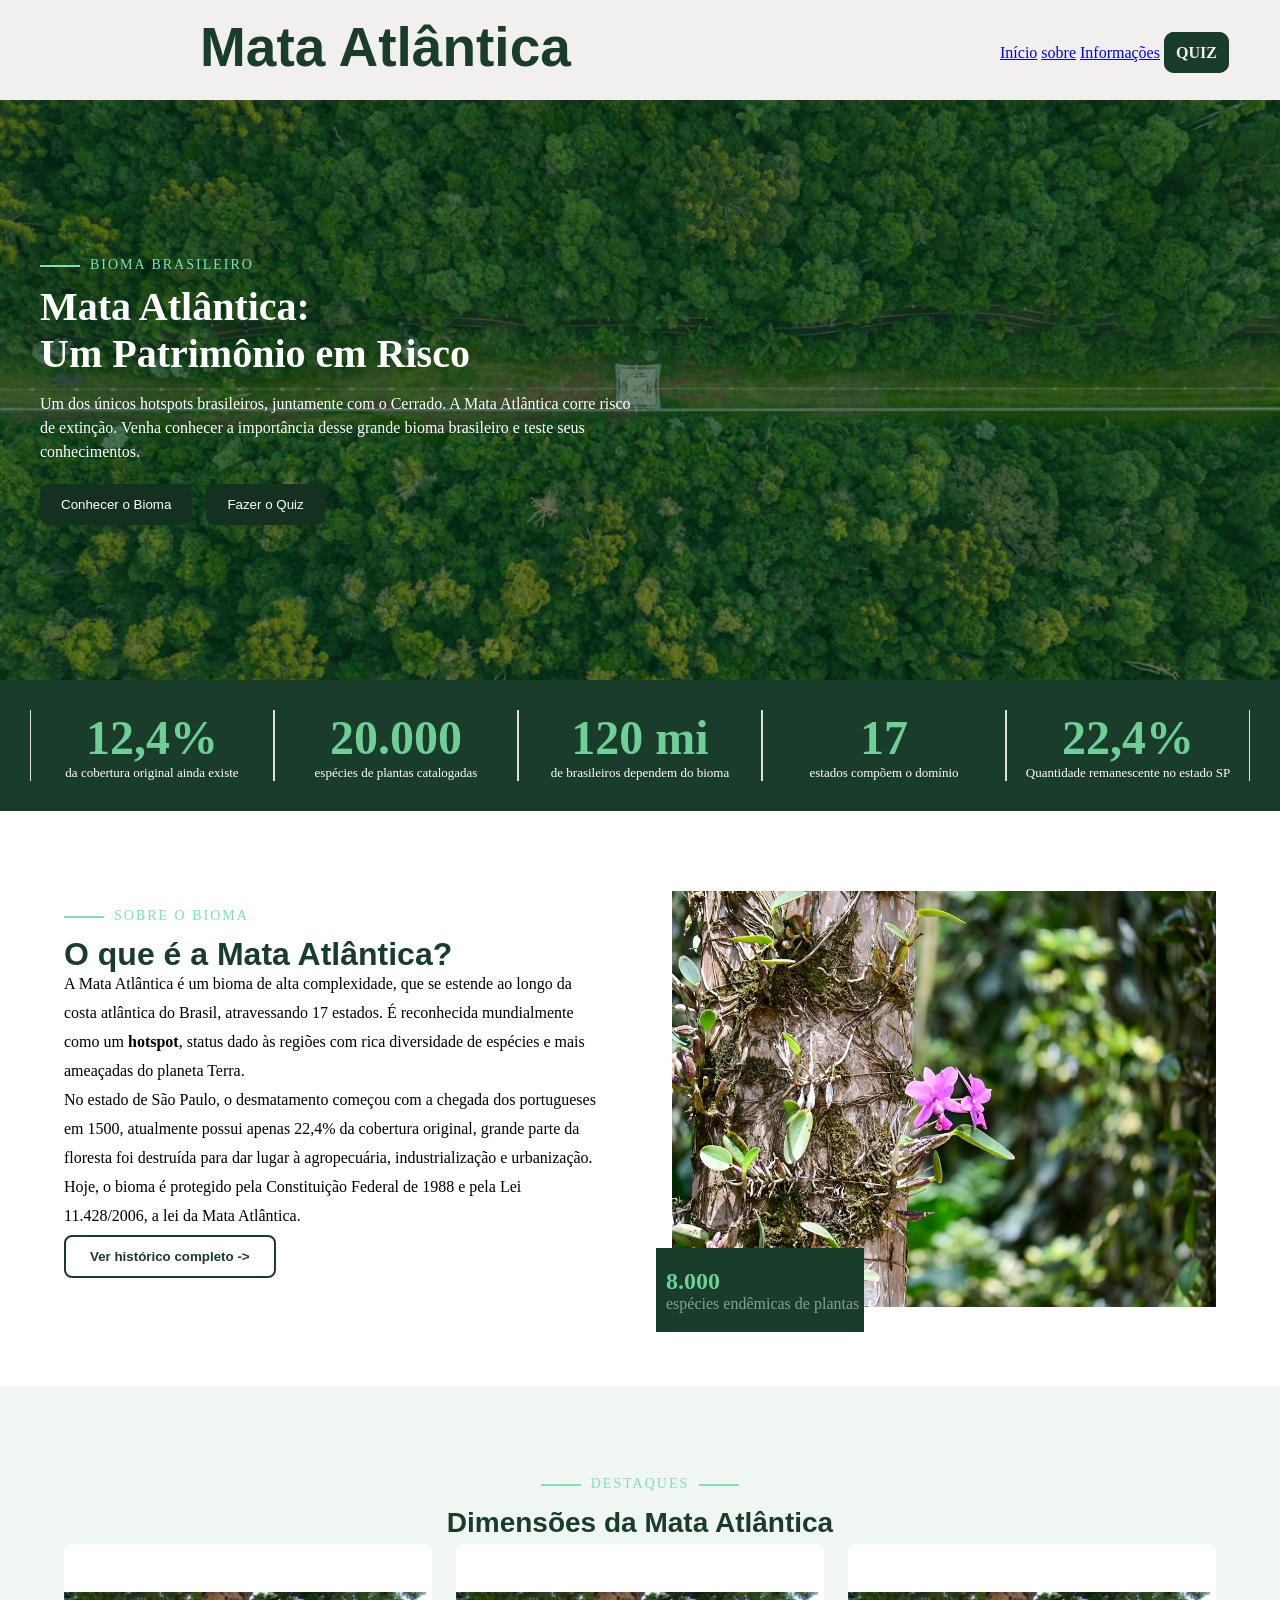
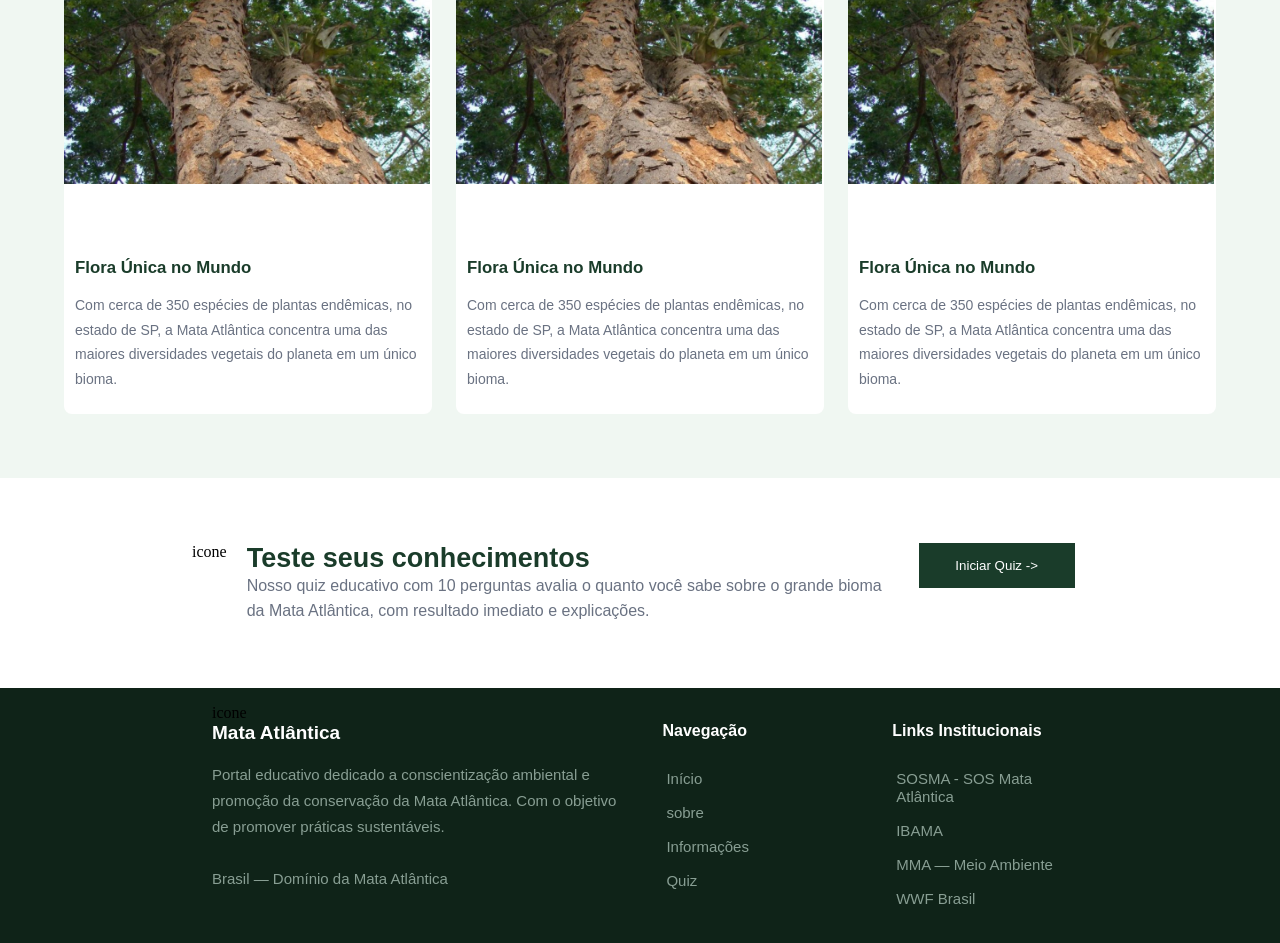
==== home.html @ b8a47ed6 "Merge branch 'main' of https://github.com/gnasxd/Mata-atlantica-site" ====
<!DOCTYPE html>
<html lang="pt-br">

<head>
    <meta charset="UTF-8">
    <meta name="viewport" content="width=device-width, initial-scale=1.0">
    <title>Mata Atlântica</title>
    <link rel="stylesheet" href="./css/style.css">
</head>

<body>
    <header>
        <h1 class="titulo">Mata Atlântica</h1>
        <Div class="botões">
            <ul>
                <a href="home.html">Início</a>
                <a href="sobre.html">sobre</a>
                <a href="home.html">Informações</a>
                <a class="quiz" href="quiz.html">QUIZ</a>
            </ul>
        </Div>
    </header>
    <main>
        <section class="hero">
            <div class="overlay"></div>
            <div class="hero-content">
                <div class="tag">BIOMA BRASILEIRO</div>
                <h2>Mata Atlântica: <br>Um Patrimônio em Risco</h2>
                <p>
                    Um dos únicos hotspots brasileiros, juntamente com o Cerrado. A Mata Atlântica corre risco de
                    extinção.
                    Venha conhecer a importância desse grande bioma brasileiro e teste seus conhecimentos.
                </p>
                <div class="buttons">
                    <button class="btn btn-green">Conhecer o Bioma</button>
                    <button class="btn btn-outline">Fazer o Quiz</button>
                </div>
            </div>
        </section>
        <section class="rodape">
            <div class="informacoesderodape">
                <h3>12,4%</h3>
                <p class="teste">da cobertura original ainda existe</p>
            </div>
            <div class="informacoesderodape">
                <h3>20.000</h3>
                <p class="teste">espécies de plantas catalogadas</p>
            </div>
            <div class="informacoesderodape">
                <h3>120 mi</h3>
                <p class="teste">de brasileiros dependem do bioma</p>
            </div>
            <div class="informacoesderodape">
                <h3>17</h3>
                <p class="teste">estados compõem o domínio</p>
            </div>
            <div class="informacoesderodape">
                <h3>22,4%</h3>
                <p class="teste">Quantidade remanescente no estado SP</p>
            </div>
        </section>
        <section class="sobre">
            <div class="container-sobre">
                <div class="teste2">
                    <div class="tag2">SOBRE O BIOMA</div>
                    <h2>O que é a Mata Atlântica?</h2>
                    <p>
                        A Mata Atlântica é um bioma de alta complexidade, que se estende ao longo da costa atlântica do
                        Brasil,
                        atravessando 17 estados. É reconhecida mundialmente como um <b>hotspot</b>, status dado às
                        regiões
                        com rica
                        diversidade de espécies e mais ameaçadas do planeta Terra. <br>
                        No estado de São Paulo, o desmatamento começou com a chegada dos portugueses em 1500, atualmente
                        possui
                        apenas 22,4% da cobertura original, grande parte da floresta foi destruída para dar lugar à
                        agropecuária, industrialização e urbanização. Hoje, o bioma é protegido pela Constituição
                        Federal de
                        1988 e pela Lei 11.428/2006, a lei da Mata Atlântica.
                    </p>
                    <button class="btn btn-historico">Ver histórico completo -></button>
                </div>
                <div class="arvore">
                    <img src="img/Arvore.png" alt="">
                    <div class="div-img">
                        <h1>8.000</h1>
                        <p>espécies endêmicas de plantas</p>
                    </div>
                </div>
            </div>
        </section>
        <section class="dimensoes">
            <div class="teste3">
                <div class="destaques">DESTAQUES</div>

                <h2>Dimensões da Mata Atlântica</h2>

                <div class="carrossel">
                    <div class="card">
                        <div class="card-img">
                            <img src="img/arvore2.jpg" alt="">
                        </div>
                        <div class="conteudocard">
                            <h3>Flora Única no Mundo</h3>
                            <p>Com cerca de 350 espécies de plantas endêmicas, no estado de SP, a Mata Atlântica
                                concentra
                                uma
                                das maiores diversidades vegetais do planeta em um único bioma.</p>
                        </div>
                    </div>
                    <div class="card">
                        <div class="card-img">
                            <img src="img/arvore2.jpg" alt="">
                        </div>
                        <div class="conteudocard">
                            <h3>Flora Única no Mundo</h3>
                            <p>Com cerca de 350 espécies de plantas endêmicas, no estado de SP, a Mata Atlântica
                                concentra
                                uma
                                das maiores diversidades vegetais do planeta em um único bioma.</p>
                        </div>
                    </div>
                    <div class="card">
                        <div class="card-img">
                            <img src="img/arvore2.jpg" alt="">
                        </div>
                        <div class="conteudocard">
                            <h3>Flora Única no Mundo</h3>
                            <p>Com cerca de 350 espécies de plantas endêmicas, no estado de SP, a Mata Atlântica
                                concentra
                                uma
                                das maiores diversidades vegetais do planeta em um único bioma.</p>
                        </div>
                    </div>
                </div>
            </div>
        </section>
        <section class="margem">
            <div class="conhecimento">
                <div>
                    <p>icone</p>
                </div>
                <div class="testecon">
                    <h2>Teste seus conhecimentos</h2>
                    <p>Nosso quiz educativo com 10 perguntas avalia o quanto você sabe sobre o grande bioma da Mata
                        Atlântica, com resultado imediato e explicações.</p>
                </div>
                <div class="btnquiz">
                    <button class="btn-btn-quiz">Iniciar Quiz -></button>
                </div>
            </div>
        </section>
    </main>
    <footer>
        <div class="container-footer">

            <div class="icone-footer">
                <div class="icone">
                    <span>icone</span>
                    <h2>Mata Atlântica </h2><br>
                    <p>Portal educativo dedicado a conscientização ambiental e promoção da conservação da Mata
                        Atlântica. Com o objetivo de promover práticas sustentáveis.</p>
                    <div class="icone-mata-atlantica">
                        <p> <br> Brasil — Domínio da Mata Atlântica</p>
                    </div>
                </div>
            </div>

            <div class="navegacao-footer">
                <br>
                <h2>Navegação</h2><br>

                <li><a href="home.html">Início</a></li>
                <li><a href="home.html">sobre</a></li>
                <li><a href="home.html">Informações</a></li>
                <li><a class=href="quiz.html">Quiz</a></li>

            </div>

            <div class="links">
                <br>
                <h2>Links Institucionais</h2> <br>
                <li><a href="https://www.sosma.org.br/">SOSMA - SOS Mata Atlântica</a></li>
                <li><a href="https://www.ibama.gov.br/">IBAMA</a></li>
                <li><a
                        href="https://www.nature.org/pt-br/where-we-work/americas/brazil/areas-we-protect/mata-atlantica/">MMA
                        — Meio Ambiente</a></li>
                <li><a href="https://www.wwf.org.br/natureza_brasileira/areas_prioritarias/mata_atlantica/">WWF
                        Brasil</a></li>
            </div>
        </div>
    </footer>
</body>

</html>
---- css/style.css ----
* {
    margin: 0;
}

header {
    overflow: hidden;
    background-color: #F2F0EF;
    height: 100px;
    width: 100%;

}

.titulo {
    margin-left: 200px;
    margin-top: 15px;
    color: #1a3c2a;
    font-family: Arial, Helvetica, sans-serif;
    font-size: 55px;

}

.botões {
    margin-left: 75%;
    margin-top: -35px;

}

.NavBotao{
    padding: 10px;
    color: #1a3c2a;
    font-family: Arial, Helvetica, sans-serif;
    text-decoration: none;
}

 .NavBotao:hover {
    color: #F2F0EF;
    background-color: #6fcf97;
    border-radius: 10px;
}

.quiz {
    border: 2px solid #1a3c2a;
    border-radius: 10px;
    background-color: #1a3c2a;
    color: #F2F0EF;
    font-weight: bold;
    padding: 10px;
    text-decoration: none;
}

.hero {
    position: relative;
    height: 500px;
    background: url('../img/photo-1678755721054-1ce58e85196e.png') center/cover no-repeat;
    display: flex;
    align-items: center;
    padding: 40px;
}

.overlay {
    position: absolute;
    top: 0;
    left: 0;
    width: 100%;
    height: 100%;
    background: rgba(0, 50, 20, 0.6);
}

.hero-content {
    position: relative;
    max-width: 600px;
}

.tag {
    display: inline-block;
    color: #7ee0b5;
    font-size: 14px;
    letter-spacing: 2px;
    margin-bottom: 10px;
    position: relative;
}

.tag::before {
    content: "";
    display: inline-block;
    width: 40px;
    height: 2px;
    background: #7ee0b5;
    margin-right: 10px;
    vertical-align: middle;
}

.hero h2 {
    font-size: 40px;
    margin-bottom: 10px;
    color: #ffffff;
}

.hero p {
    margin: 15px 0;
    line-height: 1.5;
    color: #ffffff;
}

.buttons {
    margin-top: 20px;
}

.btn {
    padding: 12px 20px;
    border: none;
    border-radius: 8px;
    margin-right: 10px;
    cursor: pointer;
}

.btn-green {
    background-color: #143021;
    color: white;
    border: 1px solid #143021;
}

.btn-outline {
   background-color: #143021;
    color: white;
    border: 1px solid #143021;
}
.btn-green:hover {
    background-color: #2ecc71; 
    color: black;
   
}

/* O efeito hover para o botão vazado (outline) */
.btn-outline:hover {
    background-color: #2ecc71; /* Preenche o fundo com verde claro */
    border-color: #2ecc71;     /* Faz a borda acompanhar a cor do fundo */
    color: #1a3c2a;            /* Escurece o texto para dar contraste */
}

.rodape {
    background-color: #1a3c2a;
    display: flex;
    padding: 30px;

}

h3 {
    font-size: 48px;
    color: #6fcf97;
}

.teste {
    font-size: 13px;
    font-family: 'Inter';
    color: #fff;

}

.informacoesderodape {
    border-left: 1px solid #e0e0e0;
    border-right: 1px solid #e0e0e0;
    width: 800px;
    text-align: center;
}

.sobre h2 {
    color: #1a3c2a;
    font-family: Arial, Helvetica, sans-serif;
    font-size: 32px;

}

.tag2 {
    display: inline-block;
    color: #7ee0b5;
    font-size: 14px;
    letter-spacing: 2px;
    margin-top: 10px;
    margin-bottom: 10px;
    position: relative;
}

.tag2::before {
    content: "";
    display: inline-block;
    width: 40px;
    height: 2px;
    background: #7ee0b5;
    margin-right: 10px;
    vertical-align: middle;
}

.destaques {
    display: inline-block;
    color: #7ee0b5;
    font-size: 14px;
    letter-spacing: 2px;
    margin-top: 10px;
    margin-bottom: 10px;
    position: relative;
}

.destaques::before {
    content: "";
    display: inline-block;
    width: 40px;
    height: 2px;
    background: #7ee0b5;
    margin-right: 10px;
    vertical-align: middle;
}

.destaques::after {
    content: "";
    display: inline-block;
    width: 40px;
    height: 2px;
    background: #7ee0b5;
    margin-left: 10px;
    vertical-align: middle;
}

.dimensoes {
    background-color: #F0F7F2;
    height: 692.48px;
    width: 100%;
    display: flex;
    justify-content: center;
    
}

.teste3 h2 {
    color: #1a3c2a;
    font-family: Arial, Helvetica, sans-serif;
    font-size: 28px;
    font-weight: bold;
    line-height: 42px;
}

.teste3 {
    justify-content: center;
    text-align: center;
    width: 1152px;
    margin-top: 80px;
    
}

.container-layout img {
    width: 366px;
    height: 192px;
}

.container-layout {
    width: 368px;
    border-radius: 4px;
    border: 1px solid #f3f4f6;
    padding: 118.8px;
}
.card {
    width: 368px;
    height: 470px;
    background-color: #fff;
    border-radius: 8px;
}

.card-img {
    overflow: hidden;
    width: 366px;
    height: 192px;
    margin-top: 48px;
}

.card-img img{
    height: 100%;
    width: 100%;
    
}

.card p {
    margin-top: 12px;
}

.card h3{
    margin-top: 60px;
}

.carrossel {
    display: flex;
    align-items: center;
    gap: 24px;
    justify-content: center;
}

.conteudocard {
    background-color: #fff;
    color: #6a7282;
    line-height: 24.6px;
    font-size: 14px;
    font-family: Arial, Helvetica, sans-serif;
    text-align: left;
    padding: 11px;
}

.conteudocard h3 {
    width: 178px;
    height: 26px;
    padding: -2px;
    color: #1a3c2a;
    font-family: Arial, Helvetica, sans-serif;
    font-size: 16.8px;
    line-height: 25.2px;
}

.margem{
    display: flex;
    height: 210px;
    align-items: center;
    justify-content: center;
}

.conhecimento{
  width: 896px;
  height: 80px;
  display: flex;

}

.testecon{
    color: #1a3c2a;
    font-family: Arial, Helvetica, sans-serif;
    font-size: 18px;
    margin-left: 20px;
    margin-right: 32px;
    width: 640px;
   
}

.testecon p{
    color: #6a7282;
    font-family: Arial, Helvetica, sans-serif;
    font-size: 16px;
    line-height: 24.5px;
}
.btn-btn-quiz{
    background-color: #1a3c2a;
    border: 1px solid #1a3c2a;
    color: #ffffff;
    width: 156px;
    height: 45px;
    font-family: Arial, Helvetica, sans-serif;
    cursor: pointer;
}

.container-footer{
    display: flex;
    justify-content: space-between;
    padding: 16px 0;
    background-color: #0f2318;
    height: 100%;
    margin: 0 auto;
    gap: 40px;

}
.icone-footer h2{
    color: #fff;
    font-family: Arial, Helvetica, sans-serif;
    font-size: 19px;
}
.icone-footer p{
    color:#889e93;
    font-family: Arial, Helvetica, sans-serif;
    font-size: 15px;
    line-height: 26px;
}
.icone-footer{
    width: 532px;
    height: 223px;
    margin-left: 212px;
}
.navegacao-footer h2{
    color: #fff;
   font-family: Arial, Helvetica, sans-serif;
   font-size: 16px;
   margin-bottom: 8px;
}
.navegacao-footer a{
    color: #889e93;
    font-family: Arial, Helvetica, sans-serif;
    font-size: 15px;
    text-decoration: none;
}
.navegacao-footer li{
    list-style: none;
   margin-bottom: 8px;
   padding: 4px;
}
.navegacao-footer{
    width: 246px;
    height: 223px;
}
.links h2{
    color: #fff;
    font-family: Arial, Helvetica, sans-serif;
    font-size: 16px;
    margin-bottom: 8px;
}
.links a{
    color: #889e93;
    font-family: Arial, Helvetica, sans-serif;
    font-size: 15px;
    text-decoration: none;
}
.links li{
    list-style: none;
    margin-bottom: 8px;
    padding: 4px;
}
.links{
    margin-right: 198px;
    width: 246px;
    height: 223px;
}

.div-img{
  position: absolute;
  top: 357px;          /* Alinha ao topo */
  left: -16px;         /* Alinha à esquerda */
  width: 208px;     /* Cobre toda a largura */
  height: 84px;    /* Cobre toda a altura */
  
  /* Estilo visual */
  background-color: #1A3C2A; /* Preto com 50% de transparência */
  color: white;
  display: flex;
  justify-content: center; /* Centraliza o texto horizontalmente */
  align-items: start;     /* Centraliza o texto verticalmente */
  flex-direction: column;
}

.div-img h1{
    color: #6FCF97;
    margin-left: 10px;
}

.div-img p{
    color: #889e93;
    margin-left: 10px;
}

.sobre {
    display: flex;
    width: 100%;
    height: 575px;
    justify-content: center;
    
}

.container-sobre{
    display: flex;
    width: 1152px;
    height: 415px;
    margin-top: 80px;
    gap: 64px;
}

.arvore {
    width: 544px;
    height: 416px;
    position: relative;
    
}

.teste2 {
    width: 544px;
    height: 416px;
    line-height: 29px;
}

.arvore img {
    width: 100%;
    height: 100%;
   
}

.btn-historico {
    background: transparent;
    border: 1px solid #1a3c2a;
    color: #1a3c2a;
}

.icone-img{
    display: flex;
    gap: 10px;
    margin-bottom: 10px;
    margin-top: 15px;
}



.btn-historico {
    position: relative;        
    display: inline-block;
    padding: 12px 24px;
    border: 2px solid #1a3c2a; 
    background-color: white;   
    color: #1a3c2a;            
    text-decoration: none;
    font-family: Arial, Helvetica, sans-serif;
    font-weight: bold;
    cursor: pointer;
    overflow: hidden;          
    z-index: 1;                
    transition: color 0.4s ease; 
    margin-top: 5px;
}

.btn-historico::before {
    content: "";
    position: absolute;
    top: 0;
    left: 0;
    width: 0;                 
    height: 100%;
    background-color: #1a3c2a; 
    z-index: -1;               
    transition: width 0.4s ease; 
}

.btn-historico:hover::before {
    width: 100%;              
}

.btn-historico:hover {
    color: white;              
}
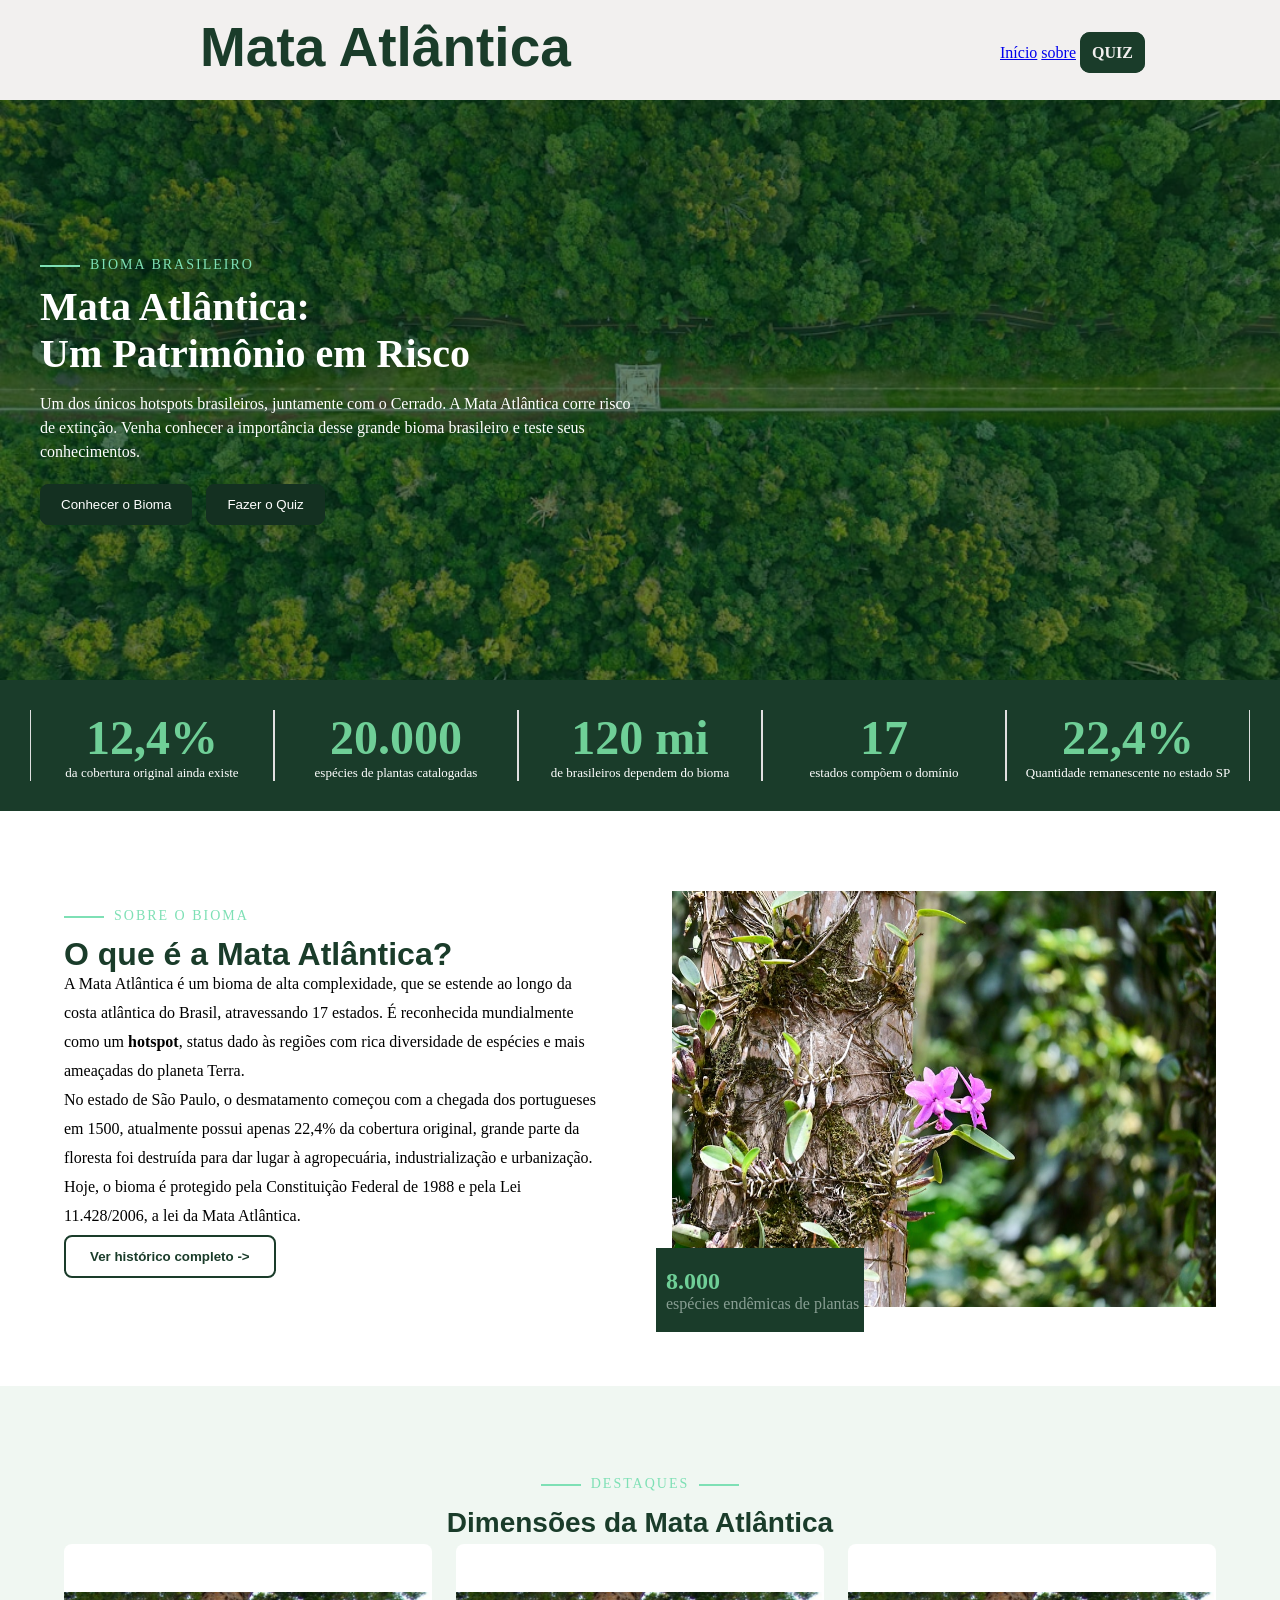
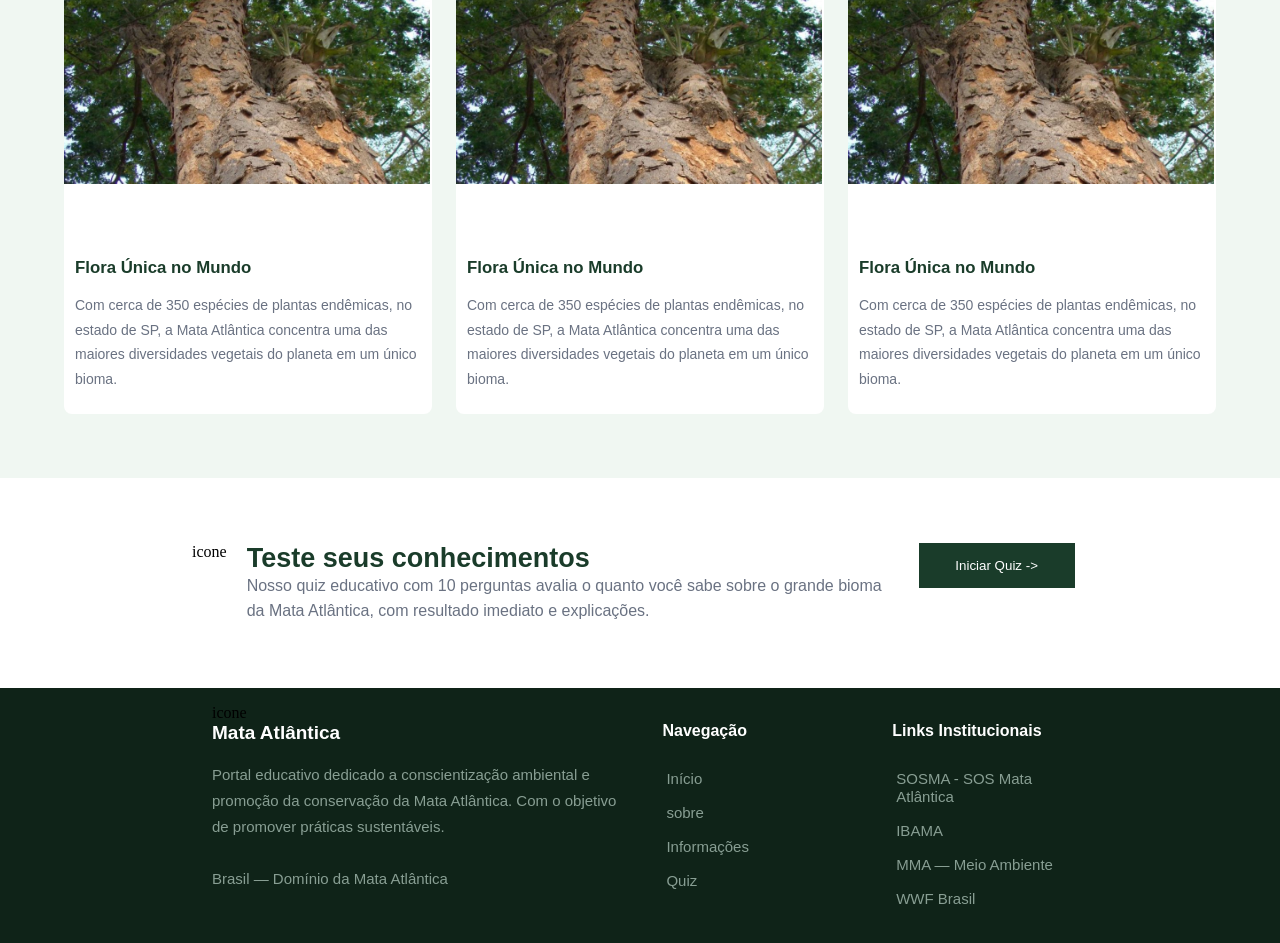
==== commit 0b2f2140: "criação do quiz feita e realizando as estilizações restantes." ====
--- a/home.html
+++ b/home.html
@@ -15,7 +15,6 @@
             <ul>
                 <a href="home.html">Início</a>
                 <a href="sobre.html">sobre</a>
-                <a href="home.html">Informações</a>
                 <a class="quiz" href="quiz.html">QUIZ</a>
             </ul>
         </Div>
@@ -173,7 +172,7 @@
                 <li><a href="home.html">Início</a></li>
                 <li><a href="home.html">sobre</a></li>
                 <li><a href="home.html">Informações</a></li>
-                <li><a class=href="quiz.html">Quiz</a></li>
+                <li><a href="quiz.html">Quiz</a></li>
 
             </div>
 
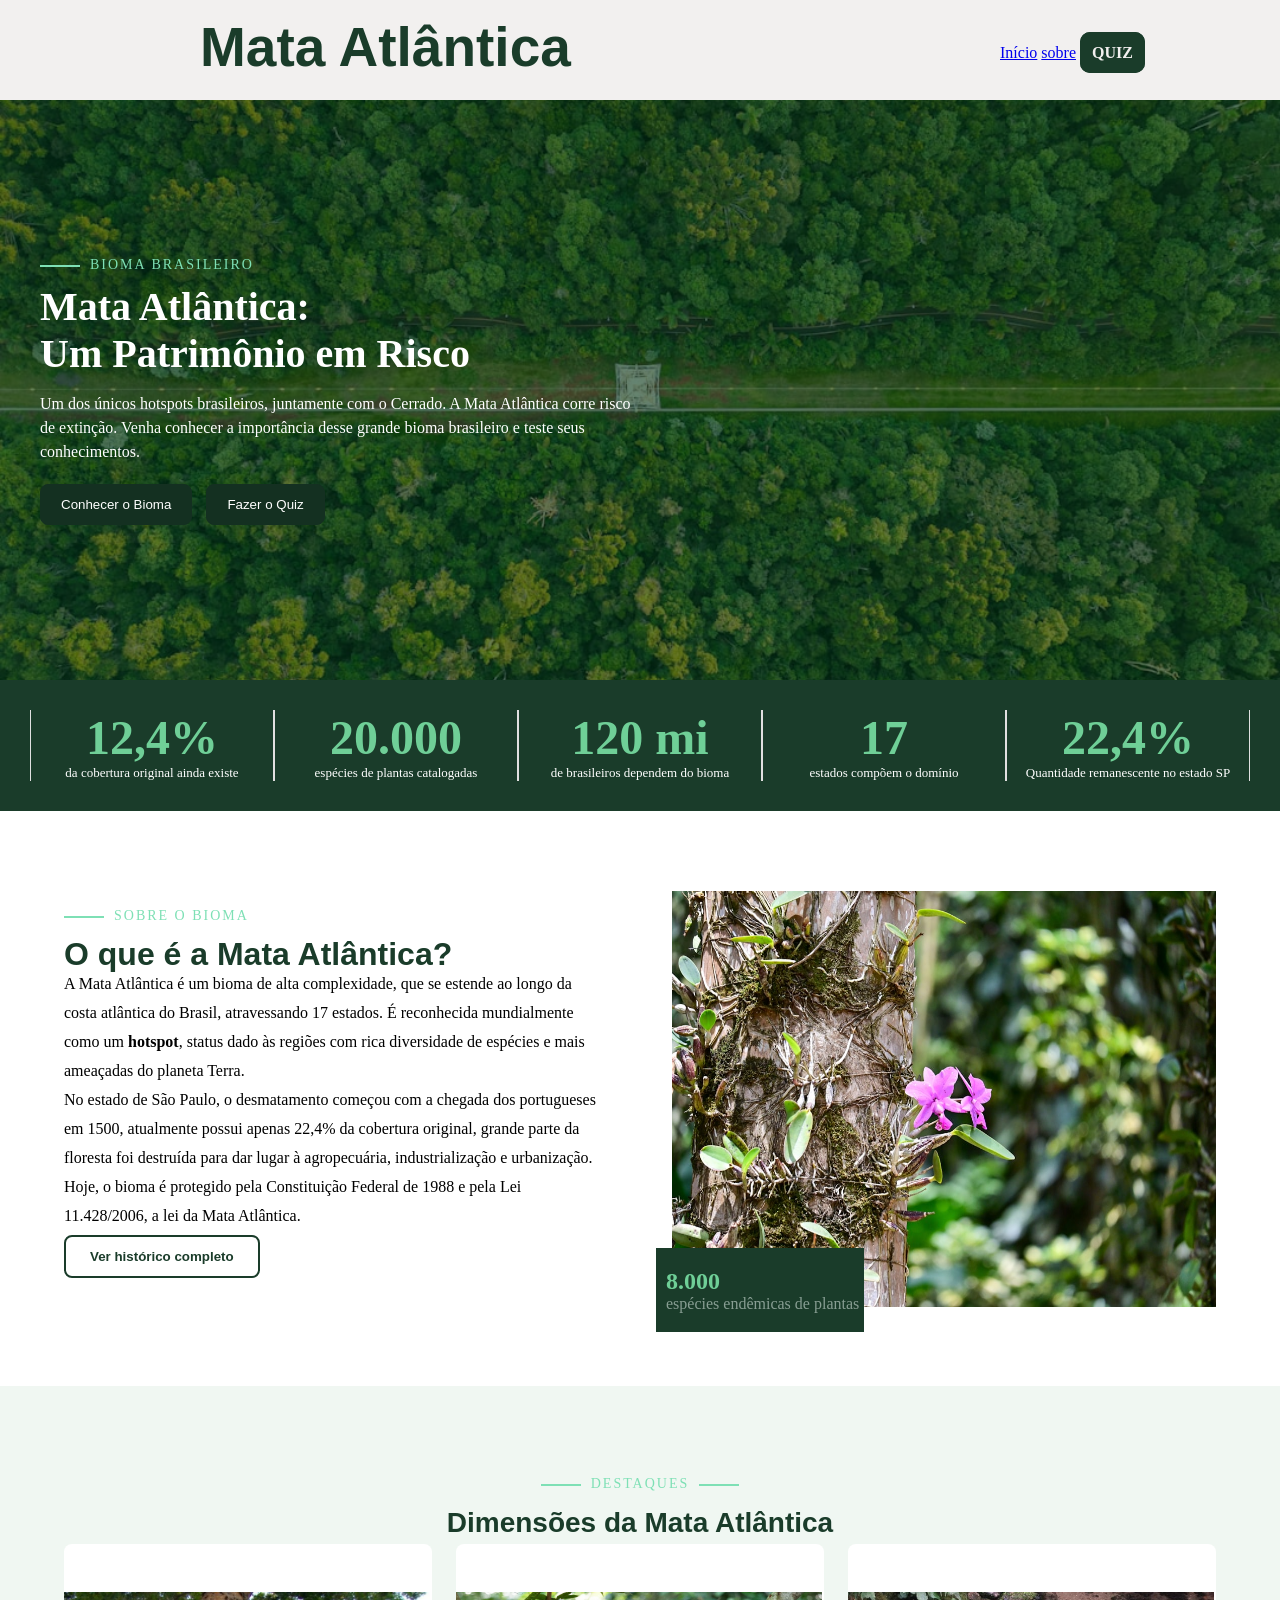
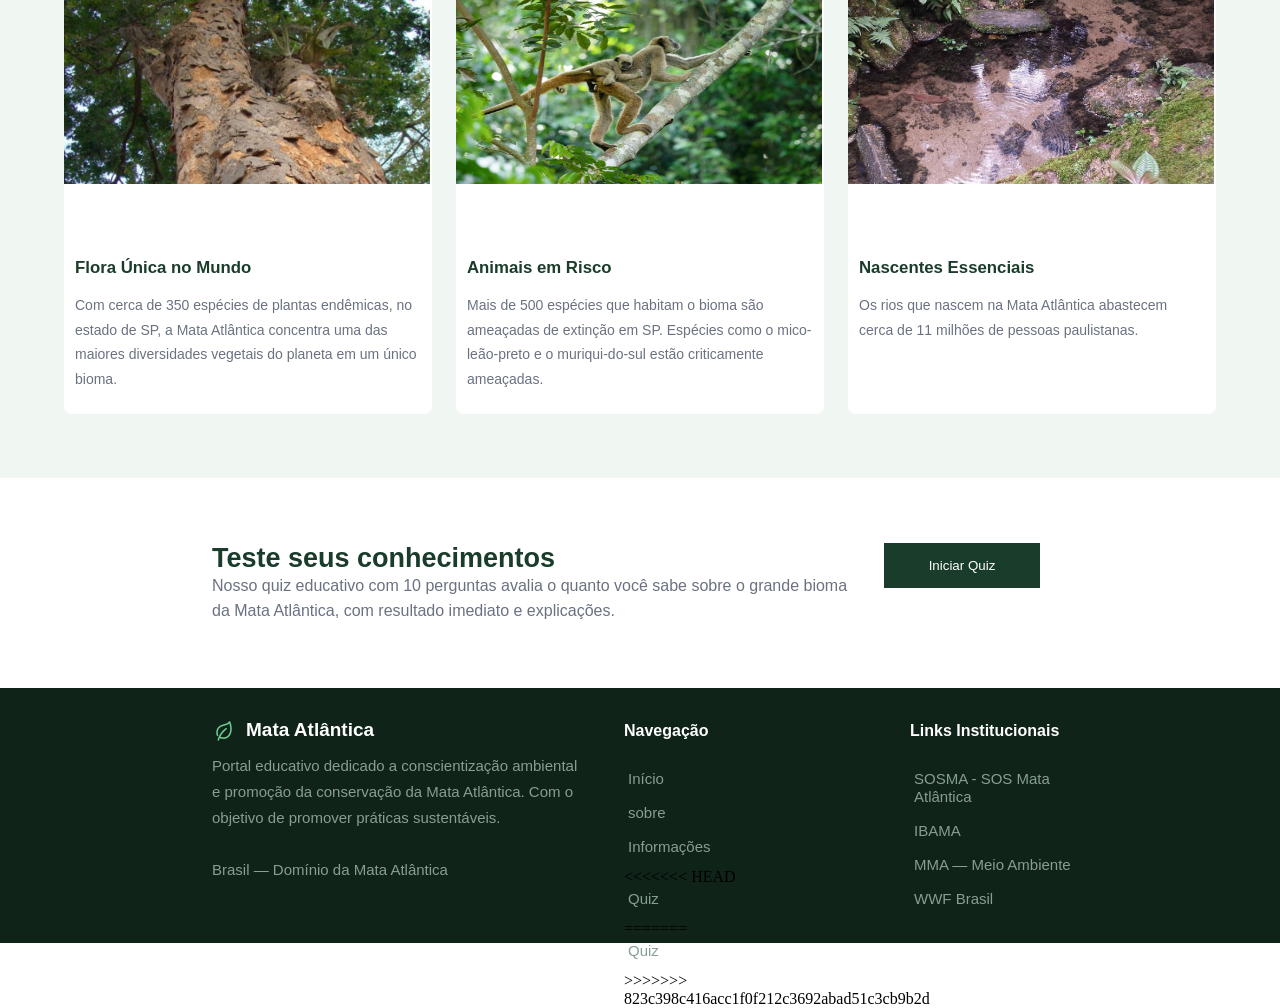
==== commit d98fa6b1: "quiz" ====
--- a/home.html
+++ b/home.html
@@ -77,7 +77,9 @@
                         Federal de
                         1988 e pela Lei 11.428/2006, a lei da Mata Atlântica.
                     </p>
-                    <button class="btn btn-historico">Ver histórico completo -></button>
+                    <a href="sobre.html">
+                        <button class="btn btn-historico">Ver histórico completo</button>
+                    </a>
                 </div>
                 <div class="arvore">
                     <img src="img/Arvore.png" alt="">
@@ -109,26 +111,22 @@
                     </div>
                     <div class="card">
                         <div class="card-img">
-                            <img src="img/arvore2.jpg" alt="">
+                            <img src="img/macaco.jpg" alt="">
                         </div>
                         <div class="conteudocard">
-                            <h3>Flora Única no Mundo</h3>
-                            <p>Com cerca de 350 espécies de plantas endêmicas, no estado de SP, a Mata Atlântica
-                                concentra
-                                uma
-                                das maiores diversidades vegetais do planeta em um único bioma.</p>
+                            <h3>Animais em Risco</h3>
+                            <p>Mais de 500 espécies que habitam o bioma são ameaçadas de extinção em SP. Espécies como o
+                                mico-leão-preto e o muriqui-do-sul estão criticamente ameaçadas.</p>
                         </div>
                     </div>
                     <div class="card">
                         <div class="card-img">
-                            <img src="img/arvore2.jpg" alt="">
+                            <img src="img/parque-nascentes-do-tiete.jpg" alt="">
                         </div>
                         <div class="conteudocard">
-                            <h3>Flora Única no Mundo</h3>
-                            <p>Com cerca de 350 espécies de plantas endêmicas, no estado de SP, a Mata Atlântica
-                                concentra
-                                uma
-                                das maiores diversidades vegetais do planeta em um único bioma.</p>
+                            <h3>Nascentes Essenciais</h3>
+                            <p>Os rios que nascem na Mata Atlântica abastecem cerca de 11 milhões de pessoas
+                                paulistanas.</p>
                         </div>
                     </div>
                 </div>
@@ -136,16 +134,15 @@
         </section>
         <section class="margem">
             <div class="conhecimento">
-                <div>
-                    <p>icone</p>
-                </div>
                 <div class="testecon">
                     <h2>Teste seus conhecimentos</h2>
                     <p>Nosso quiz educativo com 10 perguntas avalia o quanto você sabe sobre o grande bioma da Mata
                         Atlântica, com resultado imediato e explicações.</p>
                 </div>
                 <div class="btnquiz">
-                    <button class="btn-btn-quiz">Iniciar Quiz -></button>
+                    <a href="quiz.html">
+                        <button class="btn-btn-quiz">Iniciar Quiz</button>
+                    </a>
                 </div>
             </div>
         </section>
@@ -155,8 +152,10 @@
 
             <div class="icone-footer">
                 <div class="icone">
-                    <span>icone</span>
-                    <h2>Mata Atlântica </h2><br>
+                    <div class="icone-img">
+                        <img src="img/folha.png">
+                        <h2>Mata Atlântica </h2><br>
+                    </div>
                     <p>Portal educativo dedicado a conscientização ambiental e promoção da conservação da Mata
                         Atlântica. Com o objetivo de promover práticas sustentáveis.</p>
                     <div class="icone-mata-atlantica">
@@ -172,7 +171,11 @@
                 <li><a href="home.html">Início</a></li>
                 <li><a href="home.html">sobre</a></li>
                 <li><a href="home.html">Informações</a></li>
+<<<<<<< HEAD
                 <li><a href="quiz.html">Quiz</a></li>
+=======
+                <li><a class="" href="quiz.html">Quiz</a></li>
+>>>>>>> 823c398c416acc1f0f212c3692abad51c3cb9b2d
 
             </div>
 
--- a/css/style.css
+++ b/css/style.css
@@ -89,7 +89,6 @@
     margin-right: 10px;
     vertical-align: middle;
 }
-
 .hero h2 {
     font-size: 40px;
     margin-bottom: 10px;
@@ -101,11 +100,9 @@
     line-height: 1.5;
     color: #ffffff;
 }
-
 .buttons {
     margin-top: 20px;
 }
-
 .btn {
     padding: 12px 20px;
     border: none;
@@ -113,7 +110,6 @@
     margin-right: 10px;
     cursor: pointer;
 }
-
 .btn-green {
     background-color: #143021;
     color: white;
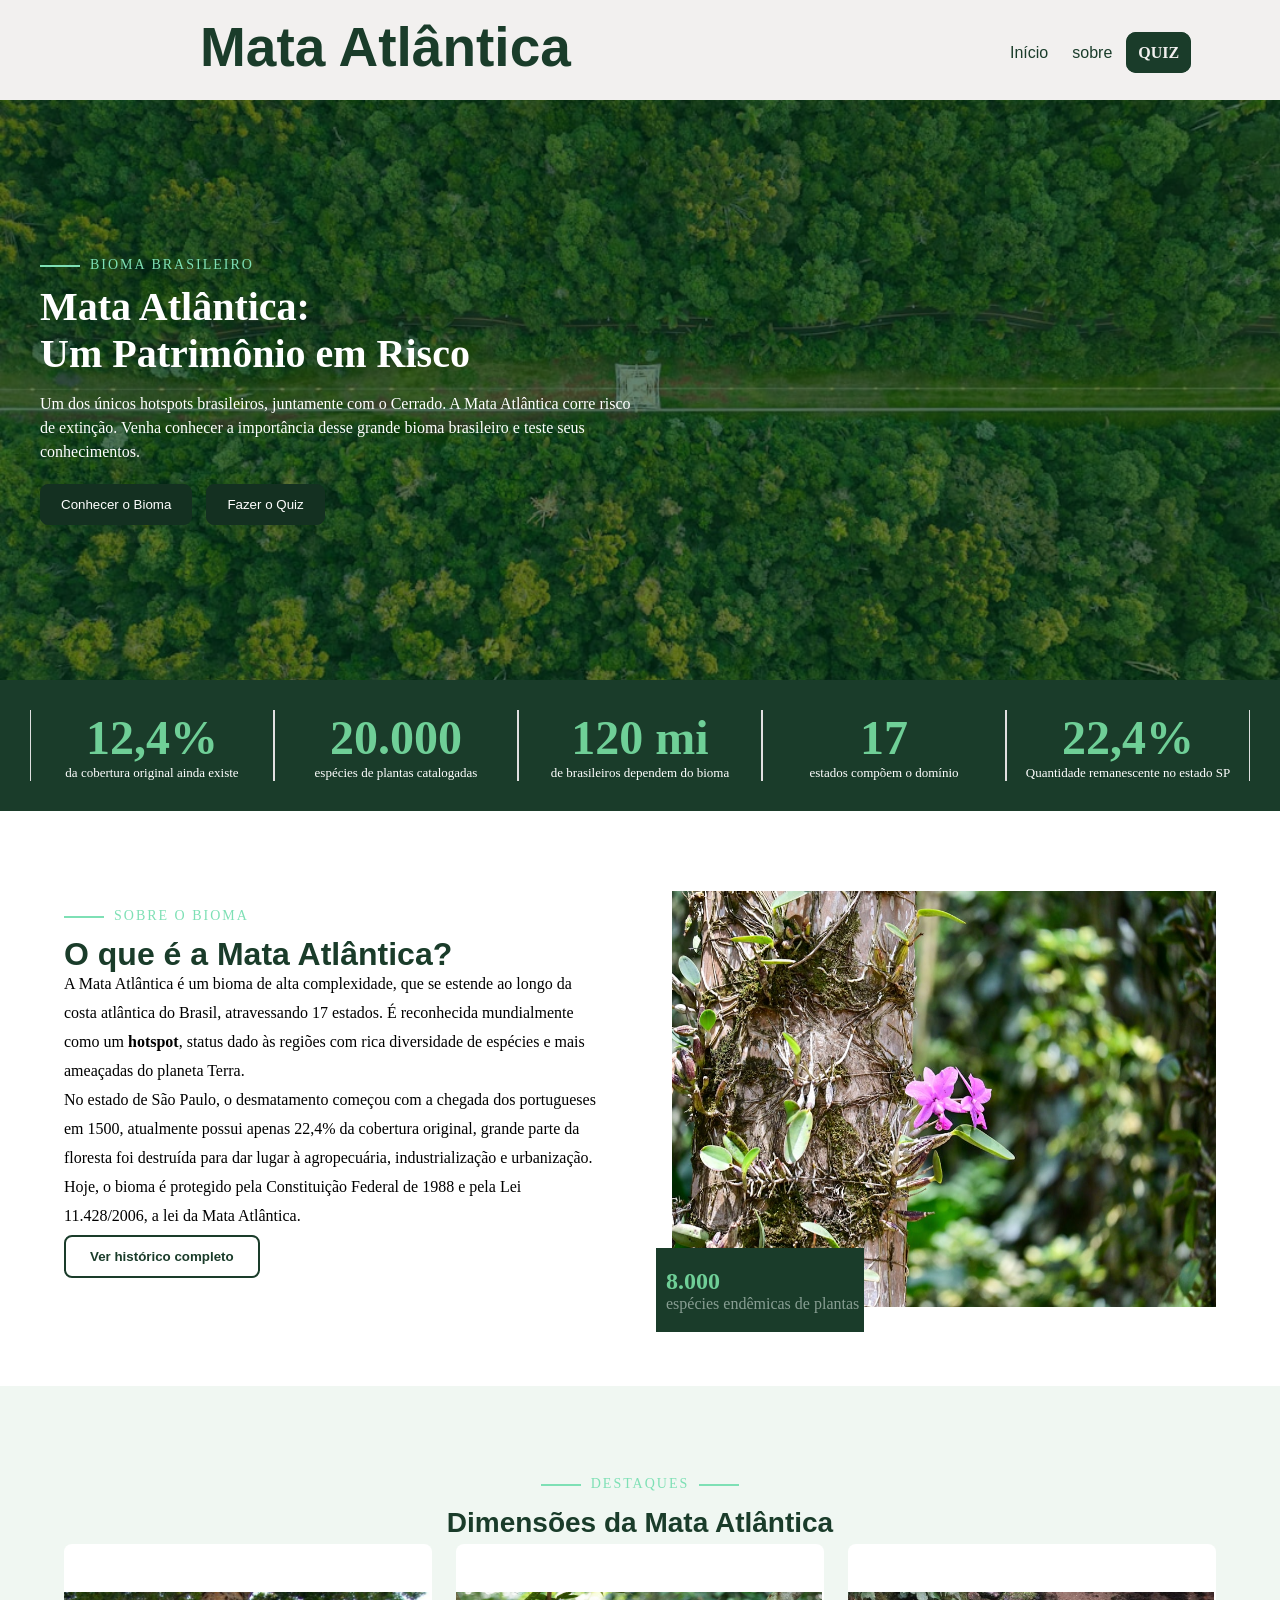
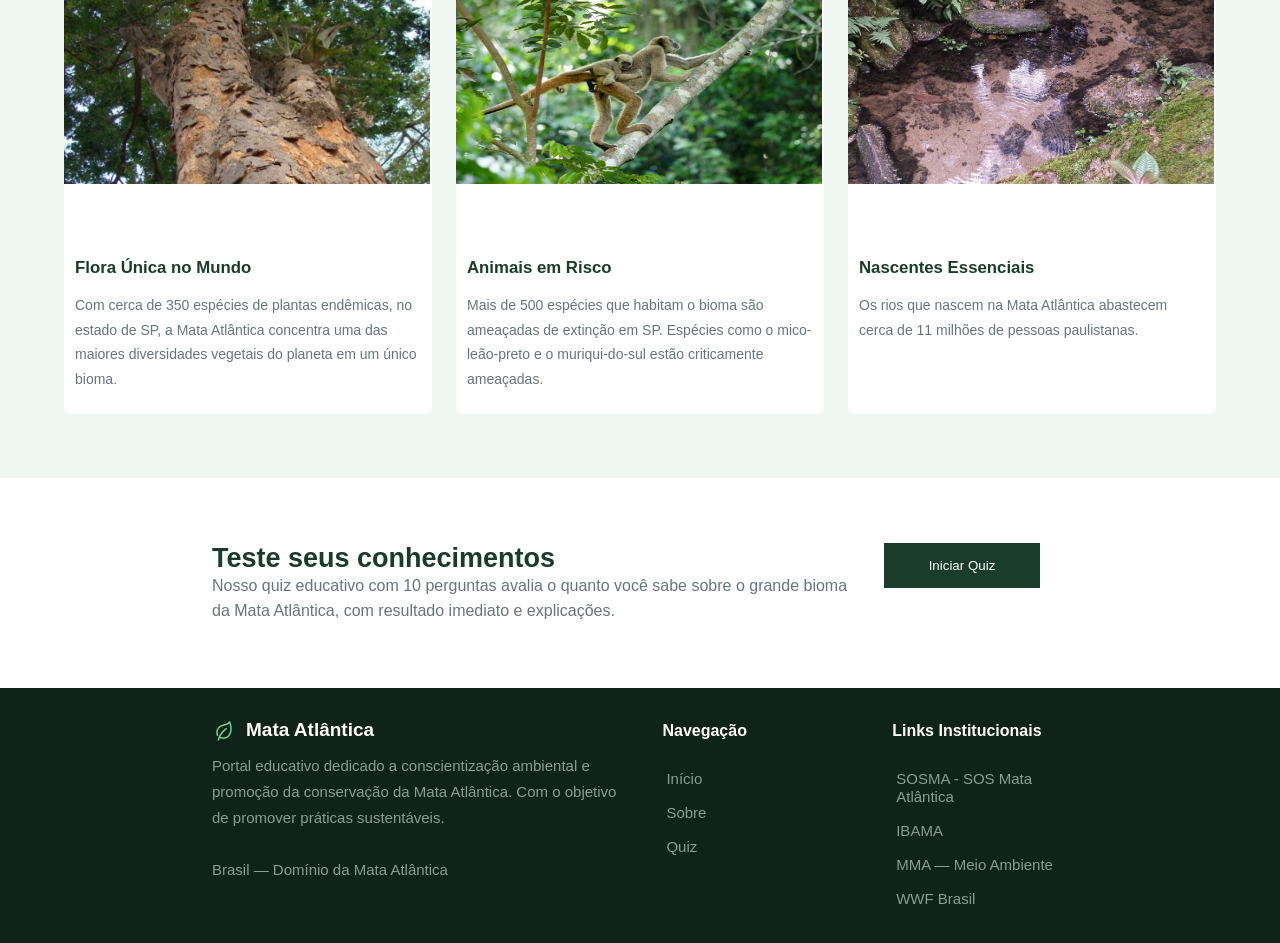
==== commit 37f2c58f: "Sobre na metade" ====
--- a/home.html
+++ b/home.html
@@ -13,8 +13,8 @@
         <h1 class="titulo">Mata Atlântica</h1>
         <Div class="botões">
             <ul>
-                <a href="home.html">Início</a>
-                <a href="sobre.html">sobre</a>
+                <a class="NavBotao" href="home.html">Início</a>
+                <a class="NavBotao" href="sobre.html">sobre</a>
                 <a class="quiz" href="quiz.html">QUIZ</a>
             </ul>
         </Div>
@@ -169,13 +169,8 @@
                 <h2>Navegação</h2><br>
 
                 <li><a href="home.html">Início</a></li>
-                <li><a href="home.html">sobre</a></li>
-                <li><a href="home.html">Informações</a></li>
-<<<<<<< HEAD
-                <li><a href="quiz.html">Quiz</a></li>
-=======
+                <li><a href="sobre.html">Sobre</a></li>
                 <li><a class="" href="quiz.html">Quiz</a></li>
->>>>>>> 823c398c416acc1f0f212c3692abad51c3cb9b2d
 
             </div>
 
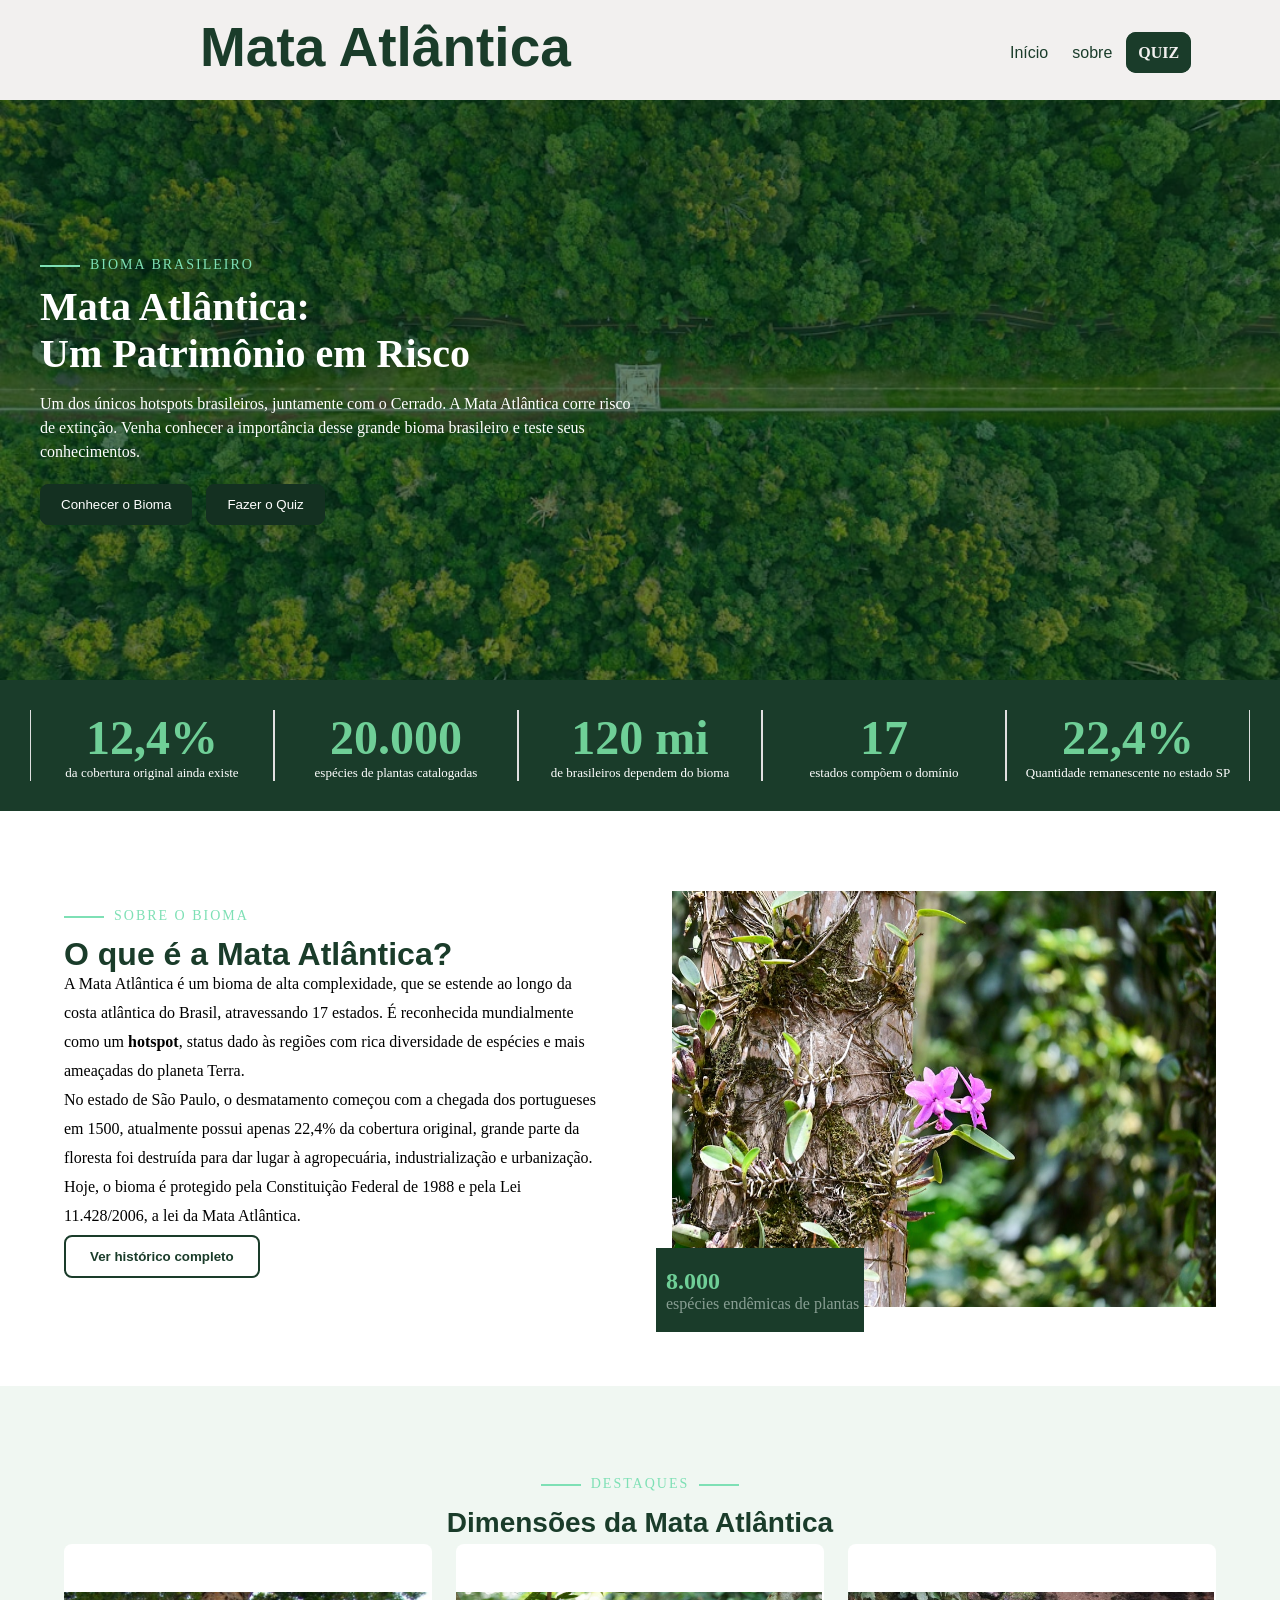
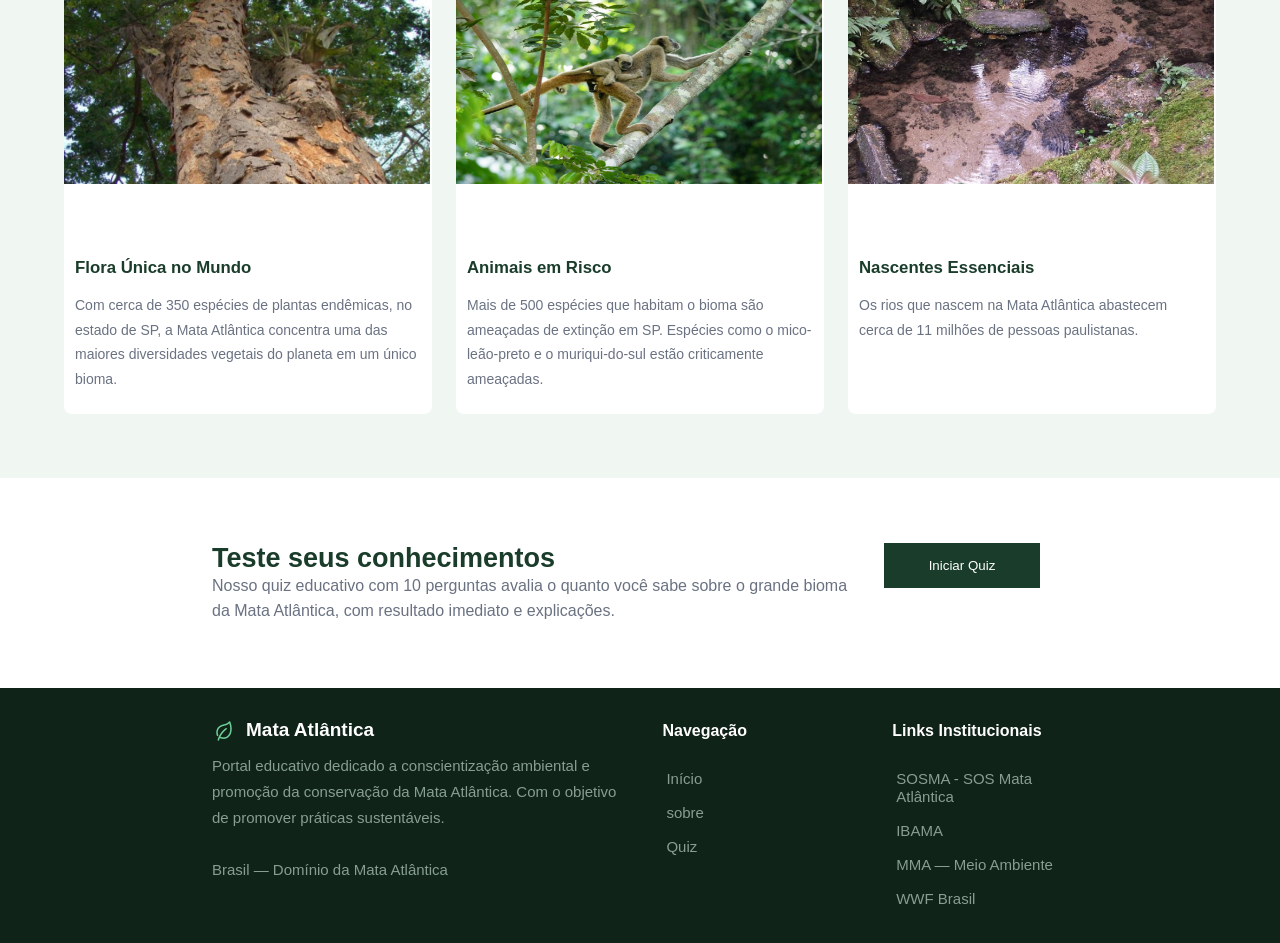
==== commit a99b30c1: "Sobre na metade" ====
--- a/home.html
+++ b/home.html
@@ -169,7 +169,8 @@
                 <h2>Navegação</h2><br>
 
                 <li><a href="home.html">Início</a></li>
-                <li><a href="sobre.html">Sobre</a></li>
+                <li><a href="sobre.html">sobre</a></li>
+                
                 <li><a class="" href="quiz.html">Quiz</a></li>
 
             </div>
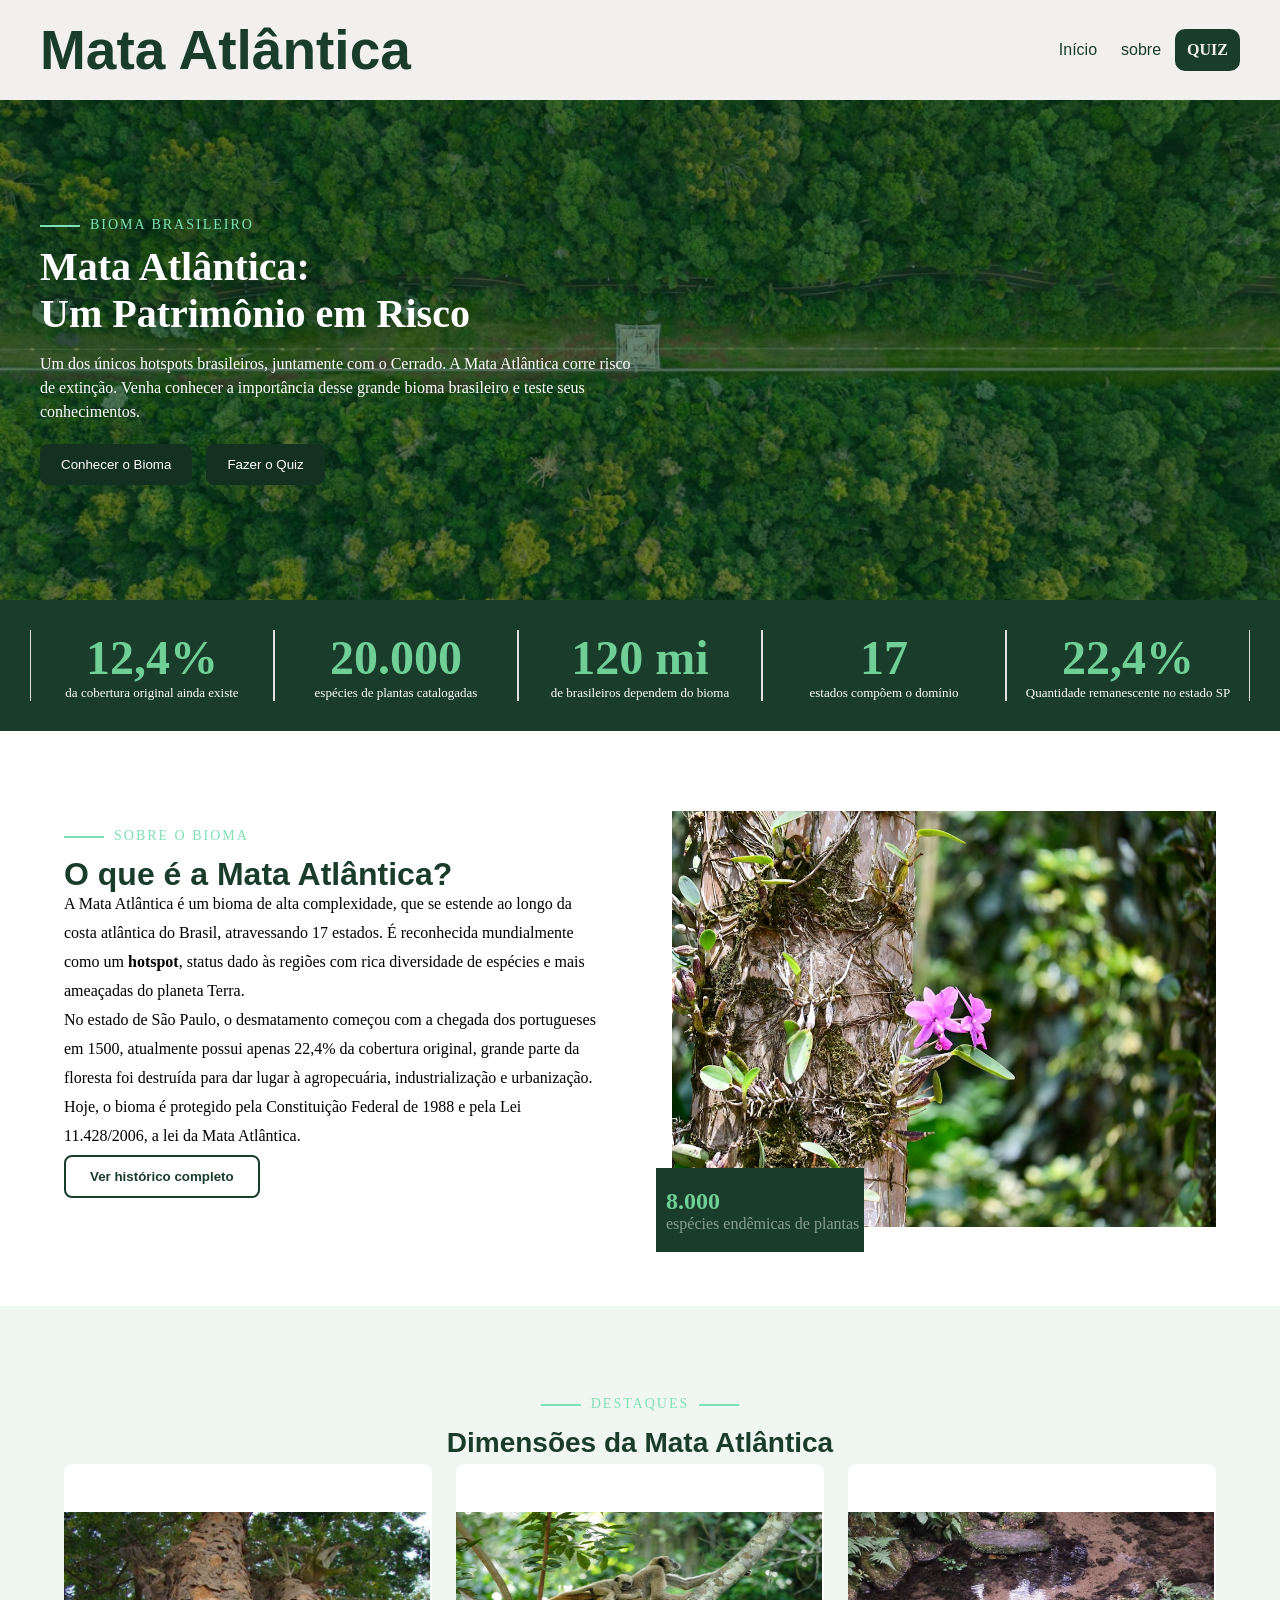
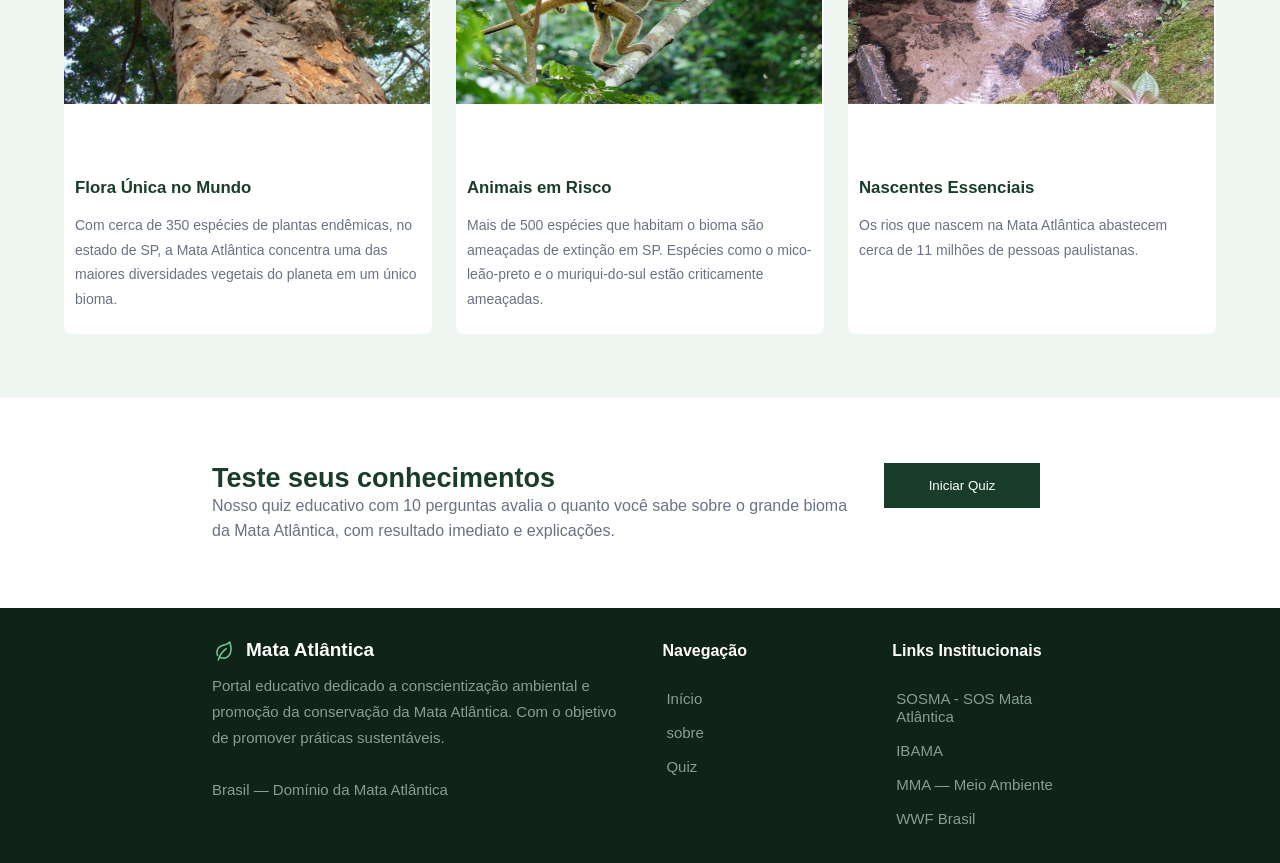
==== commit 9fe59951: "Finalização do site" ====
--- a/home.html
+++ b/home.html
@@ -10,15 +10,20 @@
 
 <body>
     <header>
-        <h1 class="titulo">Mata Atlântica</h1>
-        <Div class="botões">
-            <ul>
-                <a class="NavBotao" href="home.html">Início</a>
-                <a class="NavBotao" href="sobre.html">sobre</a>
-                <a class="quiz" href="quiz.html">QUIZ</a>
-            </ul>
-        </Div>
-    </header>
+    <h1 class="titulo">Mata Atlântica</h1>
+
+    <button class="menu-hamburguer" id="menuBtn" aria-label="Abrir menu">
+        <span></span>
+        <span></span>
+        <span></span>
+    </button>
+
+    <div class="botões" id="menuNav">
+        <a class="NavBotao" href="home.html">Início</a>
+        <a class="NavBotao" href="sobre.html">sobre</a>
+        <a class="quiz" href="quiz.html">QUIZ</a>
+    </div>
+</header>
     <main>
         <section class="hero">
             <div class="overlay"></div>
@@ -188,6 +193,16 @@
             </div>
         </div>
     </footer>
+    
+    <script>
+    const btn = document.getElementById('menuBtn');
+    const nav = document.getElementById('menuNav');
+
+    btn.addEventListener('click', () => {
+        btn.classList.toggle('ativo');
+        nav.classList.toggle('aberto');
+    });
+</script>
 </body>
 
 </html>
--- a/css/style.css
+++ b/css/style.css
@@ -1,38 +1,49 @@
 * {
     margin: 0;
-}
-
+    box-sizing: border-box;
+}
+
+html, body {
+    overflow-x: hidden;
+    width: 100%;
+}
+
+/* =====================
+   HEADER — desktop
+===================== */
 header {
-    overflow: hidden;
     background-color: #F2F0EF;
     height: 100px;
     width: 100%;
-
+    overflow: visible; /* era hidden, impedia o dropdown de aparecer */
+    display: flex;
+    align-items: center;
+    justify-content: space-between;
+    padding: 0 40px;
+    position: relative;
 }
 
 .titulo {
-    margin-left: 200px;
-    margin-top: 15px;
     color: #1a3c2a;
     font-family: Arial, Helvetica, sans-serif;
     font-size: 55px;
-
+    margin: 0;
 }
 
 .botões {
-    margin-left: 75%;
-    margin-top: -35px;
-
-}
-
-.NavBotao{
+    display: flex;
+    align-items: center;
+    gap: 4px;
+}
+
+.NavBotao {
     padding: 10px;
     color: #1a3c2a;
     font-family: Arial, Helvetica, sans-serif;
     text-decoration: none;
 }
 
- .NavBotao:hover {
+.NavBotao:hover {
     color: #F2F0EF;
     background-color: #6fcf97;
     border-radius: 10px;
@@ -48,6 +59,14 @@
     text-decoration: none;
 }
 
+/* Hamburguer escondido no desktop */
+.menu-hamburguer {
+    display: none;
+}
+
+/* =====================
+   HERO
+===================== */
 .hero {
     position: relative;
     height: 500px;
@@ -55,6 +74,7 @@
     display: flex;
     align-items: center;
     padding: 40px;
+    z-index: 0;
 }
 
 .overlay {
@@ -89,6 +109,7 @@
     margin-right: 10px;
     vertical-align: middle;
 }
+
 .hero h2 {
     font-size: 40px;
     margin-bottom: 10px;
@@ -100,9 +121,11 @@
     line-height: 1.5;
     color: #ffffff;
 }
+
 .buttons {
     margin-top: 20px;
 }
+
 .btn {
     padding: 12px 20px;
     border: none;
@@ -110,6 +133,7 @@
     margin-right: 10px;
     cursor: pointer;
 }
+
 .btn-green {
     background-color: #143021;
     color: white;
@@ -117,28 +141,29 @@
 }
 
 .btn-outline {
-   background-color: #143021;
+    background-color: #143021;
     color: white;
     border: 1px solid #143021;
 }
+
 .btn-green:hover {
-    background-color: #2ecc71; 
+    background-color: #2ecc71;
     color: black;
-   
-}
-
-/* O efeito hover para o botão vazado (outline) */
+}
+
 .btn-outline:hover {
-    background-color: #2ecc71; /* Preenche o fundo com verde claro */
-    border-color: #2ecc71;     /* Faz a borda acompanhar a cor do fundo */
-    color: #1a3c2a;            /* Escurece o texto para dar contraste */
-}
-
+    background-color: #2ecc71;
+    border-color: #2ecc71;
+    color: #1a3c2a;
+}
+
+/* =====================
+   RODAPÉ DE STATS
+===================== */
 .rodape {
     background-color: #1a3c2a;
     display: flex;
     padding: 30px;
-
 }
 
 h3 {
@@ -150,7 +175,6 @@
     font-size: 13px;
     font-family: 'Inter';
     color: #fff;
-
 }
 
 .informacoesderodape {
@@ -160,11 +184,45 @@
     text-align: center;
 }
 
+/* =====================
+   SOBRE
+===================== */
+.sobre {
+    display: flex;
+    width: 100%;
+    height: 575px;
+    justify-content: center;
+}
+
 .sobre h2 {
     color: #1a3c2a;
     font-family: Arial, Helvetica, sans-serif;
     font-size: 32px;
-
+}
+
+.container-sobre {
+    display: flex;
+    width: 1152px;
+    height: 415px;
+    margin-top: 80px;
+    gap: 64px;
+}
+
+.arvore {
+    width: 544px;
+    height: 416px;
+    position: relative;
+}
+
+.arvore img {
+    width: 100%;
+    height: 100%;
+}
+
+.teste2 {
+    width: 544px;
+    height: 416px;
+    line-height: 29px;
 }
 
 .tag2 {
@@ -187,6 +245,77 @@
     vertical-align: middle;
 }
 
+.div-img {
+    position: absolute;
+    top: 357px;
+    left: -16px;
+    width: 208px;
+    height: 84px;
+    background-color: #1A3C2A;
+    color: white;
+    display: flex;
+    justify-content: center;
+    align-items: flex-start;
+    flex-direction: column;
+}
+
+.div-img h1 {
+    color: #6FCF97;
+    margin-left: 10px;
+}
+
+.div-img p {
+    color: #889e93;
+    margin-left: 10px;
+}
+
+.icone-img {
+    display: flex;
+    gap: 10px;
+    margin-bottom: 10px;
+    margin-top: 15px;
+}
+
+.btn-historico {
+    position: relative;
+    display: inline-block;
+    padding: 12px 24px;
+    border: 2px solid #1a3c2a;
+    background-color: white;
+    color: #1a3c2a;
+    text-decoration: none;
+    font-family: Arial, Helvetica, sans-serif;
+    font-weight: bold;
+    cursor: pointer;
+    overflow: hidden;
+    z-index: 1;
+    transition: color 0.4s ease;
+    margin-top: 5px;
+}
+
+.btn-historico::before {
+    content: "";
+    position: absolute;
+    top: 0;
+    left: 0;
+    width: 0;
+    height: 100%;
+    background-color: #1a3c2a;
+    z-index: -1;
+    transition: width 0.4s ease;
+}
+
+.btn-historico:hover::before {
+    width: 100%;
+}
+
+.btn-historico:hover {
+    color: white;
+}
+
+/* =====================
+   DESTAQUES / DIMENSOES
+===================== */
 .destaques {
     display: inline-block;
     color: #7ee0b5;
@@ -223,7 +352,14 @@
     width: 100%;
     display: flex;
     justify-content: center;
-    
+    position: relative;
+    z-index: 1;
+}
+
+.teste3 {
+    text-align: center;
+    width: 1152px;
+    margin-top: 80px;
 }
 
 .teste3 h2 {
@@ -234,25 +370,6 @@
     line-height: 42px;
 }
 
-.teste3 {
-    justify-content: center;
-    text-align: center;
-    width: 1152px;
-    margin-top: 80px;
-    
-}
-
-.container-layout img {
-    width: 366px;
-    height: 192px;
-}
-
-.container-layout {
-    width: 368px;
-    border-radius: 4px;
-    border: 1px solid #f3f4f6;
-    padding: 118.8px;
-}
 .card {
     width: 368px;
     height: 470px;
@@ -267,17 +384,16 @@
     margin-top: 48px;
 }
 
-.card-img img{
+.card-img img {
     height: 100%;
     width: 100%;
-    
 }
 
 .card p {
     margin-top: 12px;
 }
 
-.card h3{
+.card h3 {
     margin-top: 60px;
 }
 
@@ -301,44 +417,45 @@
 .conteudocard h3 {
     width: 178px;
     height: 26px;
-    padding: -2px;
     color: #1a3c2a;
     font-family: Arial, Helvetica, sans-serif;
     font-size: 16.8px;
     line-height: 25.2px;
 }
 
-.margem{
+/* =====================
+   QUIZ CTA
+===================== */
+.margem {
     display: flex;
     height: 210px;
     align-items: center;
     justify-content: center;
 }
 
-.conhecimento{
-  width: 896px;
-  height: 80px;
-  display: flex;
-
-}
-
-.testecon{
+.conhecimento {
+    width: 896px;
+    height: 80px;
+    display: flex;
+}
+
+.testecon {
     color: #1a3c2a;
     font-family: Arial, Helvetica, sans-serif;
     font-size: 18px;
     margin-left: 20px;
     margin-right: 32px;
     width: 640px;
-   
-}
-
-.testecon p{
+}
+
+.testecon p {
     color: #6a7282;
     font-family: Arial, Helvetica, sans-serif;
     font-size: 16px;
     line-height: 24.5px;
 }
-.btn-btn-quiz{
+
+.btn-btn-quiz {
     background-color: #1a3c2a;
     border: 1px solid #1a3c2a;
     color: #ffffff;
@@ -348,7 +465,10 @@
     cursor: pointer;
 }
 
-.container-footer{
+/* =====================
+   FOOTER
+===================== */
+.container-footer {
     display: flex;
     justify-content: space-between;
     padding: 16px 0;
@@ -356,177 +476,343 @@
     height: 100%;
     margin: 0 auto;
     gap: 40px;
-
-}
-.icone-footer h2{
+}
+
+.icone-footer h2 {
     color: #fff;
     font-family: Arial, Helvetica, sans-serif;
     font-size: 19px;
 }
-.icone-footer p{
-    color:#889e93;
+
+.icone-footer p {
+    color: #889e93;
     font-family: Arial, Helvetica, sans-serif;
     font-size: 15px;
     line-height: 26px;
 }
-.icone-footer{
+
+.icone-footer {
     width: 532px;
     height: 223px;
     margin-left: 212px;
 }
-.navegacao-footer h2{
+
+.navegacao-footer h2 {
     color: #fff;
-   font-family: Arial, Helvetica, sans-serif;
-   font-size: 16px;
-   margin-bottom: 8px;
-}
-.navegacao-footer a{
+    font-family: Arial, Helvetica, sans-serif;
+    font-size: 16px;
+    margin-bottom: 8px;
+}
+
+.navegacao-footer a {
     color: #889e93;
     font-family: Arial, Helvetica, sans-serif;
     font-size: 15px;
     text-decoration: none;
 }
-.navegacao-footer li{
-    list-style: none;
-   margin-bottom: 8px;
-   padding: 4px;
-}
-.navegacao-footer{
-    width: 246px;
-    height: 223px;
-}
-.links h2{
-    color: #fff;
-    font-family: Arial, Helvetica, sans-serif;
-    font-size: 16px;
-    margin-bottom: 8px;
-}
-.links a{
-    color: #889e93;
-    font-family: Arial, Helvetica, sans-serif;
-    font-size: 15px;
-    text-decoration: none;
-}
-.links li{
+
+.navegacao-footer li {
     list-style: none;
     margin-bottom: 8px;
     padding: 4px;
 }
-.links{
+
+.navegacao-footer {
+    width: 246px;
+    height: 223px;
+}
+
+.links h2 {
+    color: #fff;
+    font-family: Arial, Helvetica, sans-serif;
+    font-size: 16px;
+    margin-bottom: 8px;
+}
+
+.links a {
+    color: #889e93;
+    font-family: Arial, Helvetica, sans-serif;
+    font-size: 15px;
+    text-decoration: none;
+}
+
+.links li {
+    list-style: none;
+    margin-bottom: 8px;
+    padding: 4px;
+}
+
+.links {
     margin-right: 198px;
     width: 246px;
     height: 223px;
 }
 
-.div-img{
-  position: absolute;
-  top: 357px;          /* Alinha ao topo */
-  left: -16px;         /* Alinha à esquerda */
-  width: 208px;     /* Cobre toda a largura */
-  height: 84px;    /* Cobre toda a altura */
-  
-  /* Estilo visual */
-  background-color: #1A3C2A; /* Preto com 50% de transparência */
-  color: white;
-  display: flex;
-  justify-content: center; /* Centraliza o texto horizontalmente */
-  align-items: start;     /* Centraliza o texto verticalmente */
-  flex-direction: column;
-}
-
-.div-img h1{
-    color: #6FCF97;
-    margin-left: 10px;
-}
-
-.div-img p{
-    color: #889e93;
-    margin-left: 10px;
-}
-
-.sobre {
-    display: flex;
-    width: 100%;
-    height: 575px;
-    justify-content: center;
-    
-}
-
-.container-sobre{
-    display: flex;
-    width: 1152px;
-    height: 415px;
-    margin-top: 80px;
-    gap: 64px;
-}
-
-.arvore {
-    width: 544px;
-    height: 416px;
-    position: relative;
-    
-}
-
-.teste2 {
-    width: 544px;
-    height: 416px;
-    line-height: 29px;
-}
-
-.arvore img {
-    width: 100%;
-    height: 100%;
-   
-}
-
-.btn-historico {
-    background: transparent;
-    border: 1px solid #1a3c2a;
-    color: #1a3c2a;
-}
-
-.icone-img{
-    display: flex;
-    gap: 10px;
-    margin-bottom: 10px;
-    margin-top: 15px;
-}
-
-
-
-.btn-historico {
-    position: relative;        
-    display: inline-block;
-    padding: 12px 24px;
-    border: 2px solid #1a3c2a; 
-    background-color: white;   
-    color: #1a3c2a;            
-    text-decoration: none;
-    font-family: Arial, Helvetica, sans-serif;
-    font-weight: bold;
-    cursor: pointer;
-    overflow: hidden;          
-    z-index: 1;                
-    transition: color 0.4s ease; 
-    margin-top: 5px;
-}
-
-.btn-historico::before {
-    content: "";
-    position: absolute;
-    top: 0;
-    left: 0;
-    width: 0;                 
-    height: 100%;
-    background-color: #1a3c2a; 
-    z-index: -1;               
-    transition: width 0.4s ease; 
-}
-
-.btn-historico:hover::before {
-    width: 100%;              
-}
-
-.btn-historico:hover {
-    color: white;              
+/* =====================
+   HAMBURGUER — estilos base
+   (ficam fora do media query
+   para funcionar quando ativados)
+===================== */
+.menu-hamburguer span {
+    display: block;
+    width: 25px;
+    height: 3px;
+    background-color: #1a3c2a;
+    border-radius: 3px;
+    transition: all 0.3s ease;
+}
+
+.menu-hamburguer.ativo span:nth-child(1) {
+    transform: translateY(8px) rotate(45deg);
+}
+
+.menu-hamburguer.ativo span:nth-child(2) {
+    opacity: 0;
+}
+
+.menu-hamburguer.ativo span:nth-child(3) {
+    transform: translateY(-8px) rotate(-45deg);
+}
+
+/* =====================
+   MEDIA QUERY — MOBILE
+===================== */
+@media screen and (max-width: 1200px) {
+
+    /* Header */
+    header {
+        padding: 12px 16px;
+        height: auto;
+    }
+
+    .titulo {
+        font-size: 28px;
+        margin: 0;
+    }
+
+    /* Mostra o botão hamburguer */
+    .menu-hamburguer {
+        display: flex;
+        flex-direction: column;
+        gap: 5px;
+        background: none;
+        border: none;
+        cursor: pointer;
+        padding: 8px;
+    }
+
+    /* Esconde o nav e vira dropdown */
+    .botões {
+        display: none;
+        flex-direction: column;
+        position: absolute;
+        top: 100%;
+        left: 0;
+        width: 100%;
+        background-color: #F2F0EF;
+        padding: 16px;
+        gap: 8px;
+        margin: 0;
+        box-shadow: 0 4px 12px rgba(0,0,0,0.1);
+        z-index: 100;
+    }
+
+    /* Quando clicado, abre */
+    .botões.aberto {
+        display: flex;
+    }
+
+    .NavBotao {
+        padding: 12px 8px;
+        border-bottom: 1px solid #e0e0e0;
+        display: block;
+    }
+
+    .quiz {
+        margin-top: 8px;
+        text-align: center;
+        padding: 12px;
+        display: block;
+    }
+
+    /* Geral */
+    main {
+        width: 100%;
+    }
+
+    section {
+        width: 100%;
+    }
+
+    /* Hero */
+    .hero {
+        padding: 16px;
+        height: auto;
+        min-height: 300px;
+    }
+
+    .hero-content {
+        width: 100%;
+        max-width: 100%;
+    }
+
+    .hero h2 {
+        font-size: 26px;
+    }
+
+    .tag::before {
+        width: 20px;
+    }
+
+    /* Stats rodapé */
+    .rodape {
+        padding: 12px;
+        flex-wrap: wrap;
+    }
+
+    h3 {
+        font-size: 22px;
+    }
+
+    .teste {
+        font-size: 11px;
+    }
+
+    .informacoesderodape {
+        width: auto;
+        flex: 1 1 80px;
+        padding: 8px 4px;
+    }
+
+    /* Sobre */
+    .sobre {
+        height: auto;
+        padding: 32px 0;
+    }
+
+    .sobre h2 {
+        font-size: 20px;
+    }
+
+    .sobre p {
+        font-size: 15px;
+        text-align: justify;
+    }
+
+    .container-sobre {
+        width: 100%;
+        height: auto;
+        margin-top: 24px;
+        gap: 24px;
+        flex-direction: column;
+        padding: 0 16px;
+    }
+
+    .arvore {
+        width: 100%;
+        height: auto;
+    }
+
+    .arvore img {
+        width: 100%;
+        height: auto;
+    }
+
+    .div-img {
+        display: none;
+    }
+
+    .teste2 {
+        width: 100%;
+        height: auto;
+        line-height: 26px;
+    }
+
+    /* Dimensões */
+    .dimensoes {
+        height: auto;
+        padding: 40px 16px;
+    }
+
+    .teste3 {
+        width: 100%;
+        padding: 0 16px;
+        margin-top: 32px;
+    }
+
+    .teste3 h2 {
+        font-size: 22px;
+        line-height: 1.4;
+    }
+
+    .carrossel {
+        flex-direction: column;
+        align-items: center;
+        margin-top: 0;
+    }
+
+    .card {
+        width: 100%;
+        max-width: 360px;
+        height: auto;
+    }
+
+    .card-img {
+        width: 100%;
+        height: 180px;
+        margin-top: 0;
+    }
+
+    .card h3 {
+        margin-top: 12px;
+    }
+
+    .conteudocard h3 {
+        width: auto;
+        height: auto;
+    }
+
+    /* Quiz CTA */
+    .margem {
+        height: auto;
+        padding: 32px 16px;
+    }
+
+    .conhecimento {
+        width: 100%;
+        height: auto;
+        flex-direction: column;
+        gap: 16px;
+        padding: 0;
+    }
+
+    .testecon {
+        width: 100%;
+        margin: 0;
+    }
+
+    /* Footer */
+    .container-footer {
+        flex-direction: column;
+        padding: 24px 16px;
+        gap: 24px;
+        width: 100%;
+    }
+
+    .icone-footer {
+        width: 100%;
+        height: auto;
+        margin-left: 0;
+    }
+
+    .navegacao-footer {
+        width: 100%;
+        height: auto;
+    }
+
+    .links {
+        width: 100%;
+        height: auto;
+        margin-right: 0;
+    }
 }
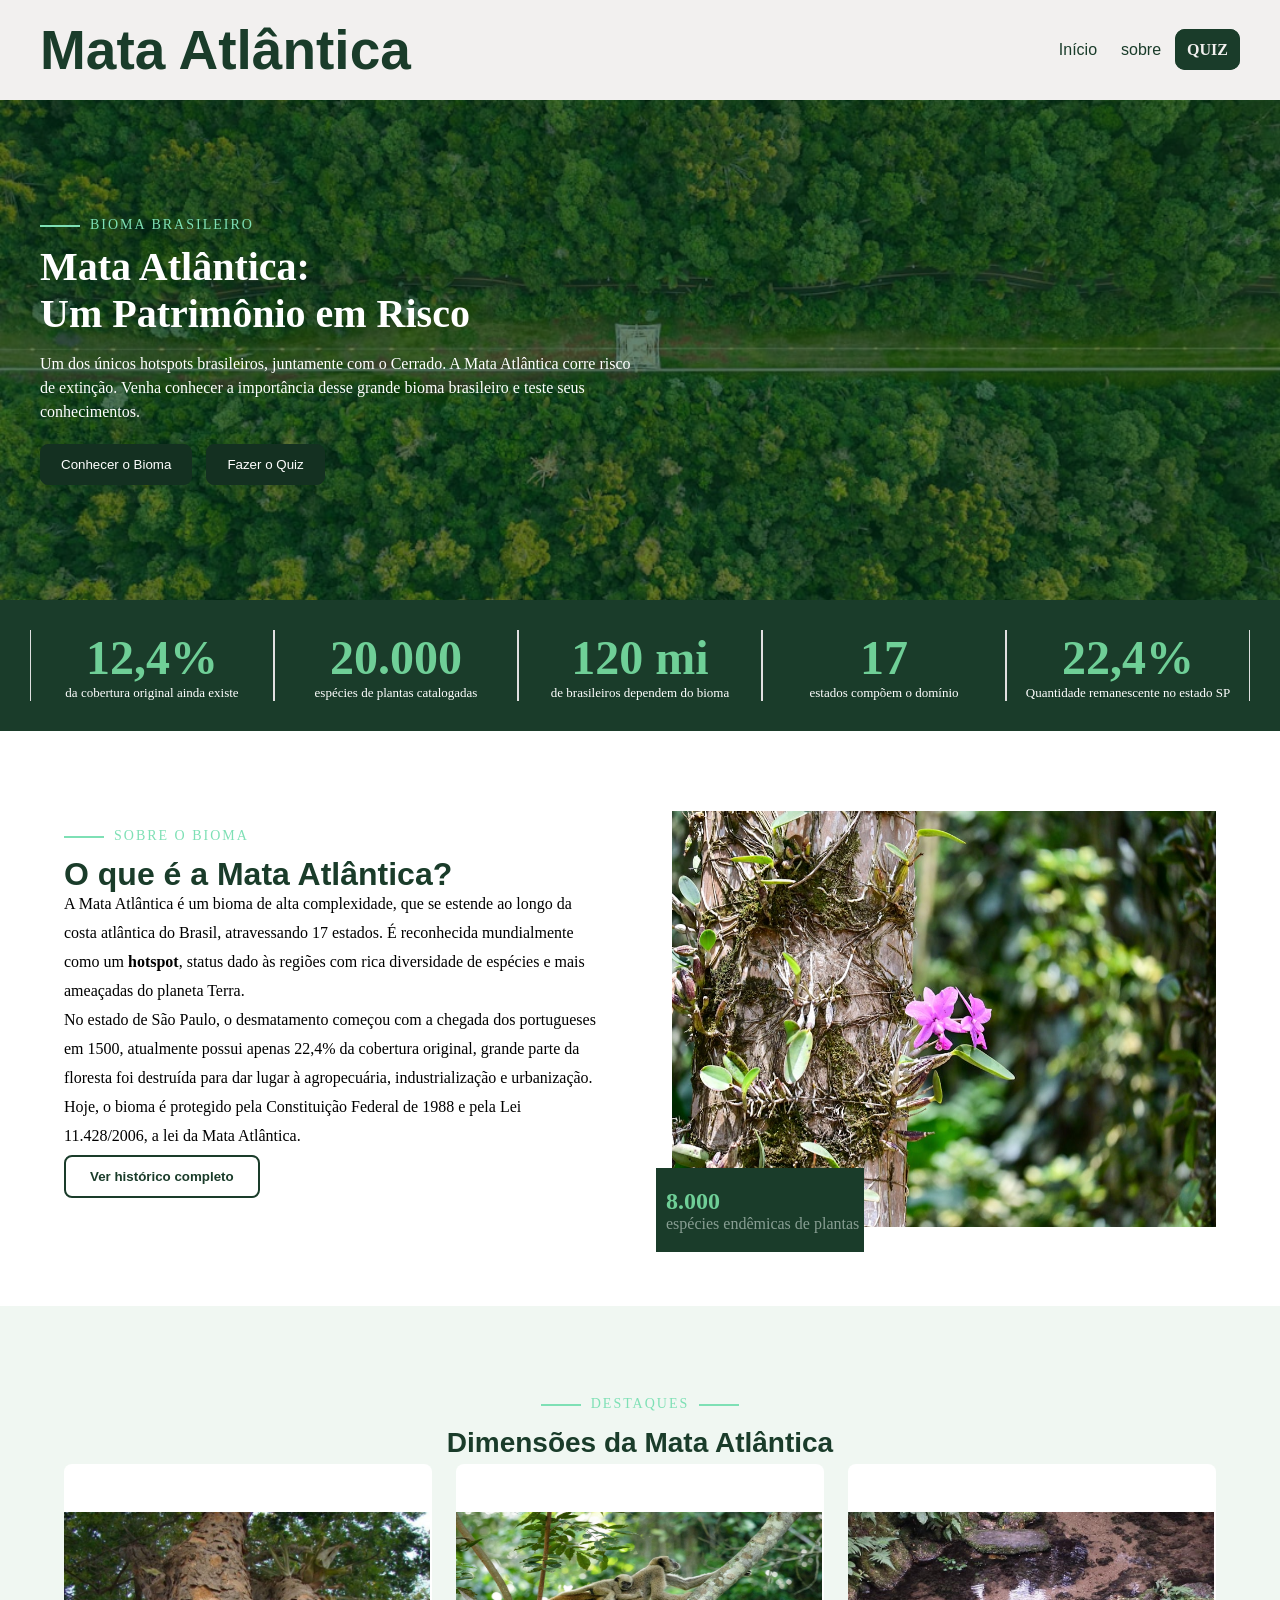
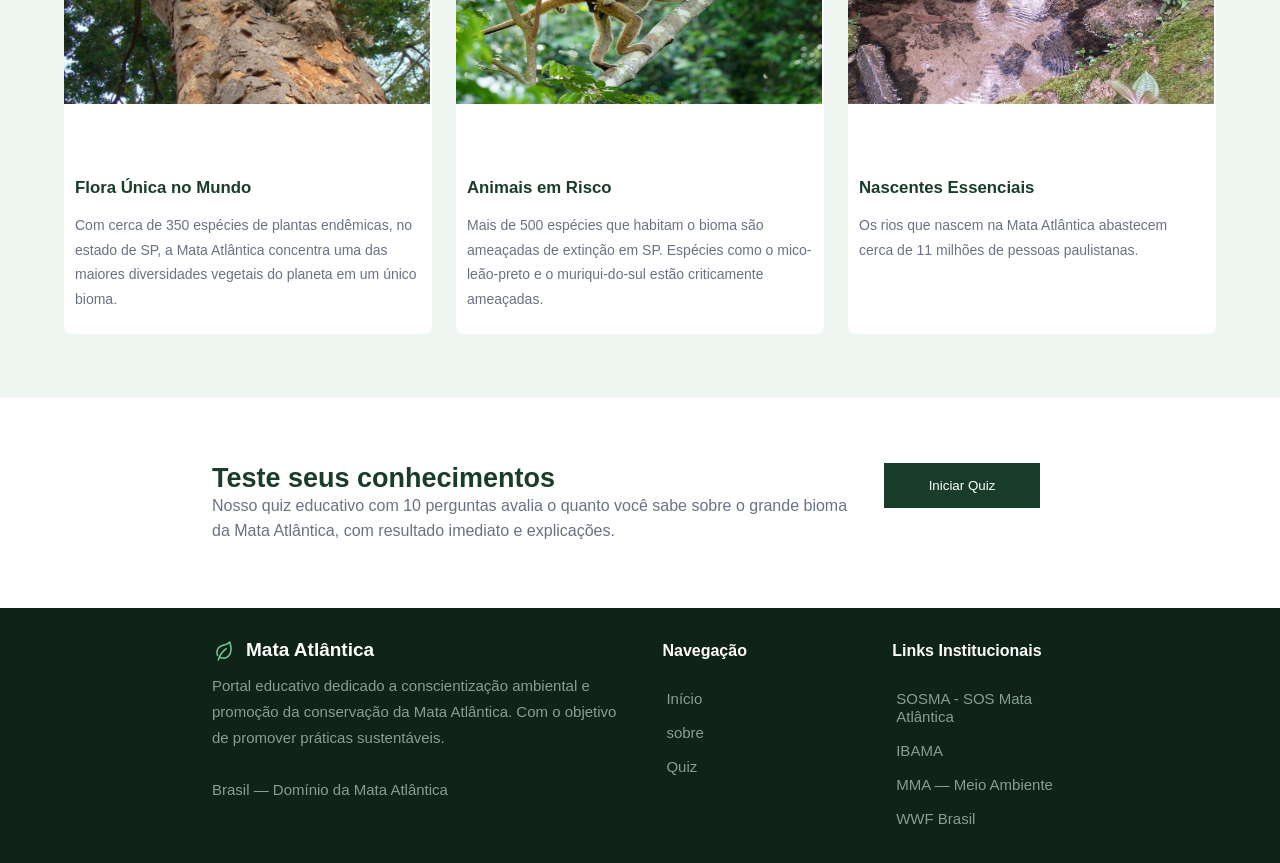
==== commit 9e6d318b: "testando a hospedagem" ====
--- a/home.html
+++ b/home.html
@@ -10,20 +10,15 @@
 
 <body>
     <header>
-    <h1 class="titulo">Mata Atlântica</h1>
-
-    <button class="menu-hamburguer" id="menuBtn" aria-label="Abrir menu">
-        <span></span>
-        <span></span>
-        <span></span>
-    </button>
-
-    <div class="botões" id="menuNav">
-        <a class="NavBotao" href="home.html">Início</a>
-        <a class="NavBotao" href="sobre.html">sobre</a>
-        <a class="quiz" href="quiz.html">QUIZ</a>
-    </div>
-</header>
+        <h1 class="titulo">Mata Atlântica</h1>
+        <Div class="botões">
+            <ul>
+                <a class="NavBotao" href="home.html">Início</a>
+                <a class="NavBotao" href="sobre.html">sobre</a>
+                <a class="quiz" href="quiz.html">QUIZ</a>
+            </ul>
+        </Div>
+    </header>
     <main>
         <section class="hero">
             <div class="overlay"></div>
@@ -193,16 +188,6 @@
             </div>
         </div>
     </footer>
-    
-    <script>
-    const btn = document.getElementById('menuBtn');
-    const nav = document.getElementById('menuNav');
-
-    btn.addEventListener('click', () => {
-        btn.classList.toggle('ativo');
-        nav.classList.toggle('aberto');
-    });
-</script>
 </body>
 
 </html>
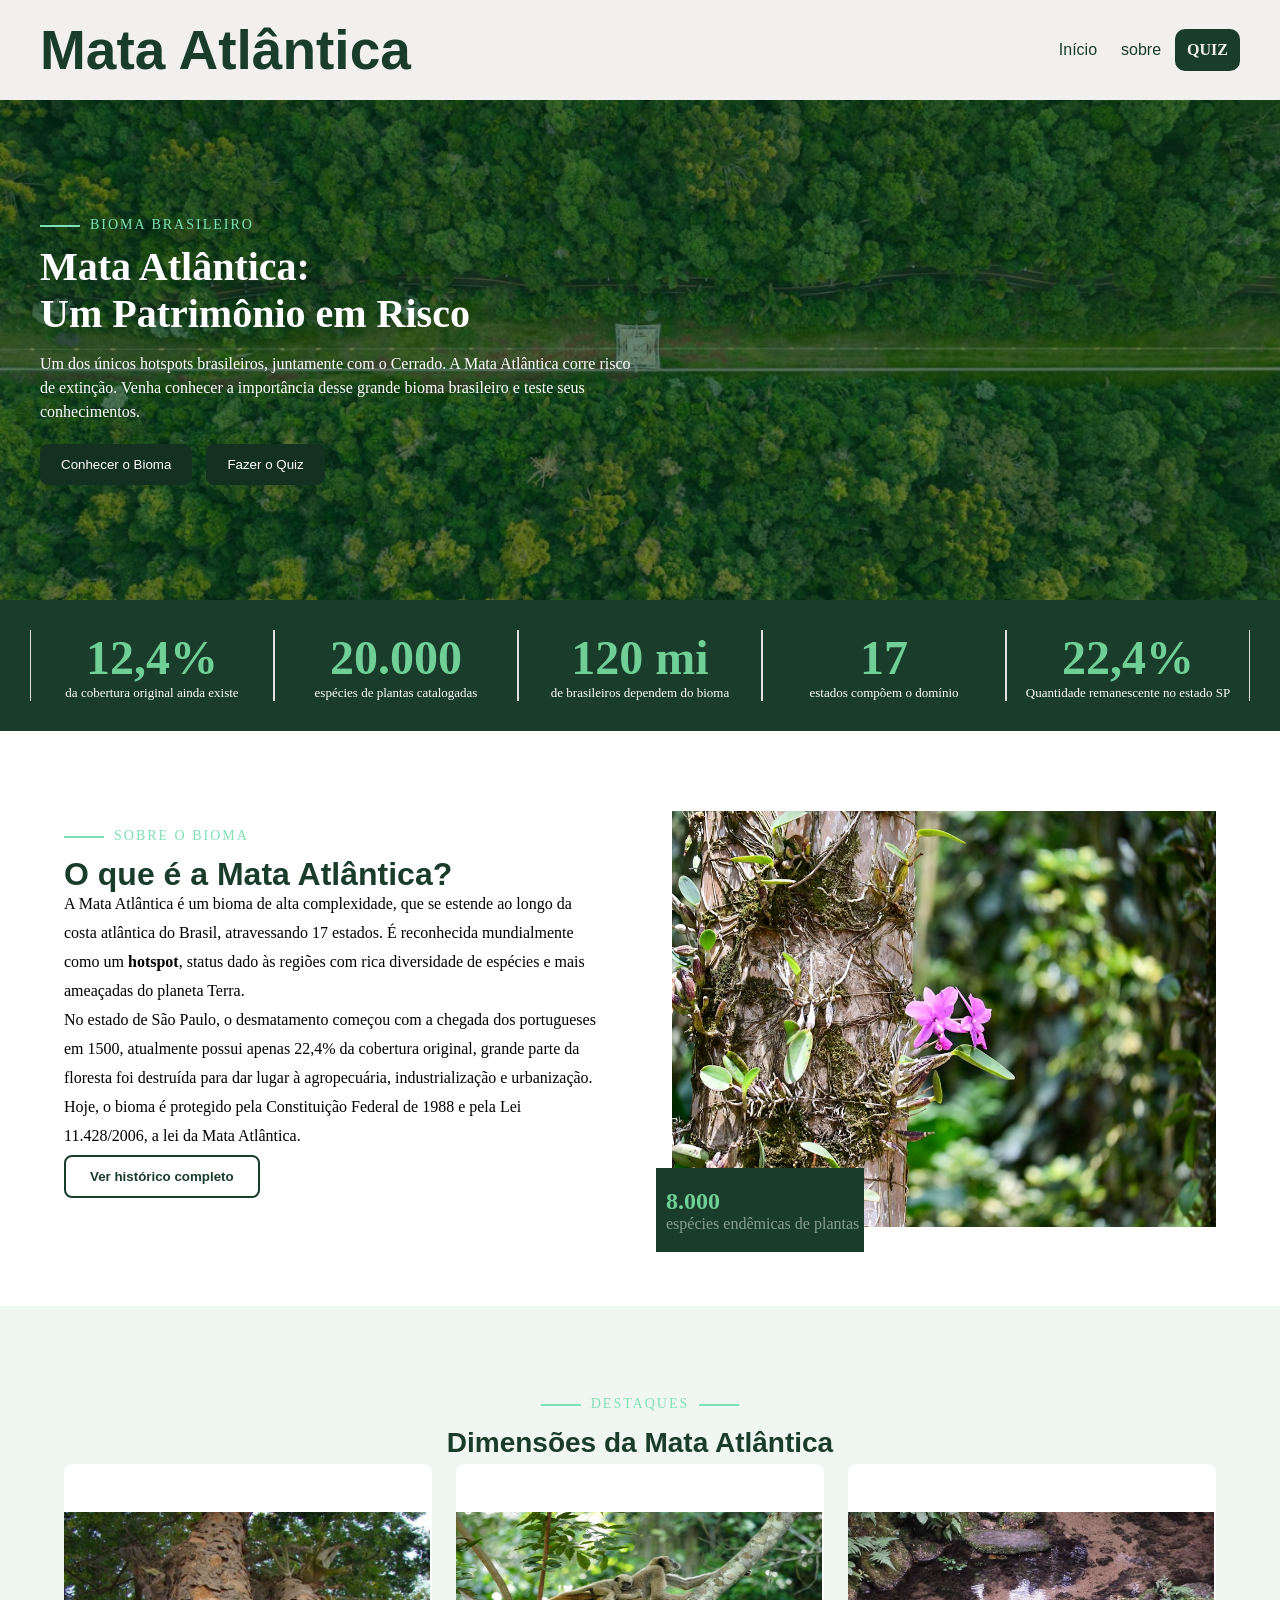
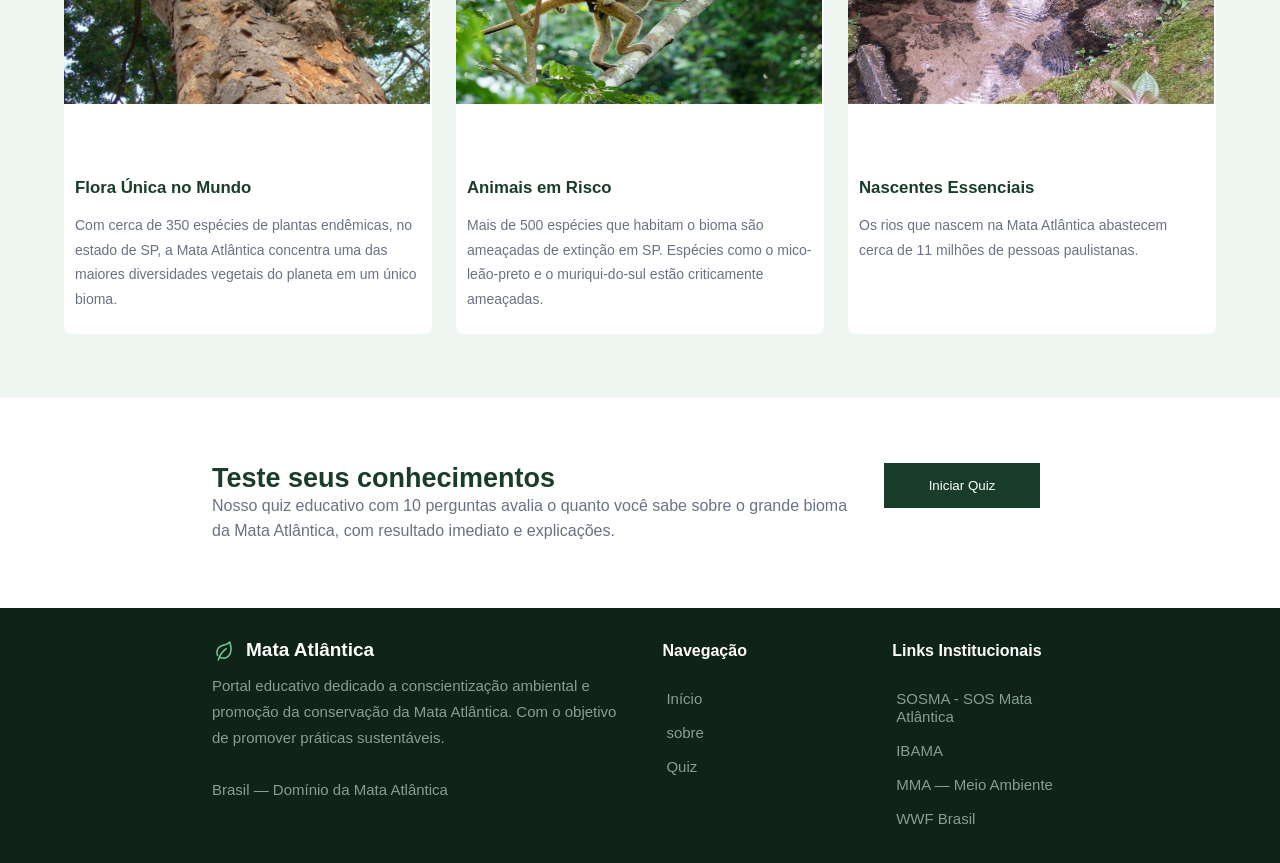
==== commit 115b23ea: "hospedagem" ====
--- a/home.html
+++ b/home.html
@@ -11,13 +11,17 @@
 <body>
     <header>
         <h1 class="titulo">Mata Atlântica</h1>
-        <Div class="botões">
-            <ul>
-                <a class="NavBotao" href="home.html">Início</a>
-                <a class="NavBotao" href="sobre.html">sobre</a>
-                <a class="quiz" href="quiz.html">QUIZ</a>
-            </ul>
-        </Div>
+        <button class="menu-hamburguer" id="menuBtn" aria-label="Abrir menu">
+            <span></span>
+            <span></span>
+            <span></span>
+        </button>
+
+        <div class="botões" id="menuNav">
+            <a class="NavBotao" href="home.html">Início</a>
+            <a class="NavBotao" href="sobre.html">sobre</a>
+            <a class="quiz" href="quiz.html">QUIZ</a>
+        </div>
     </header>
     <main>
         <section class="hero">
@@ -188,6 +192,14 @@
             </div>
         </div>
     </footer>
+    <script>
+        const btn = document.getElementById('menuBtn');
+        const nav = document.getElementById('menuNav');
+        btn.addEventListener('click', () => {
+            btn.classList.toggle('ativo');
+            nav.classList.toggle('aberto');
+        });
+    </script>
 </body>
 
 </html>
